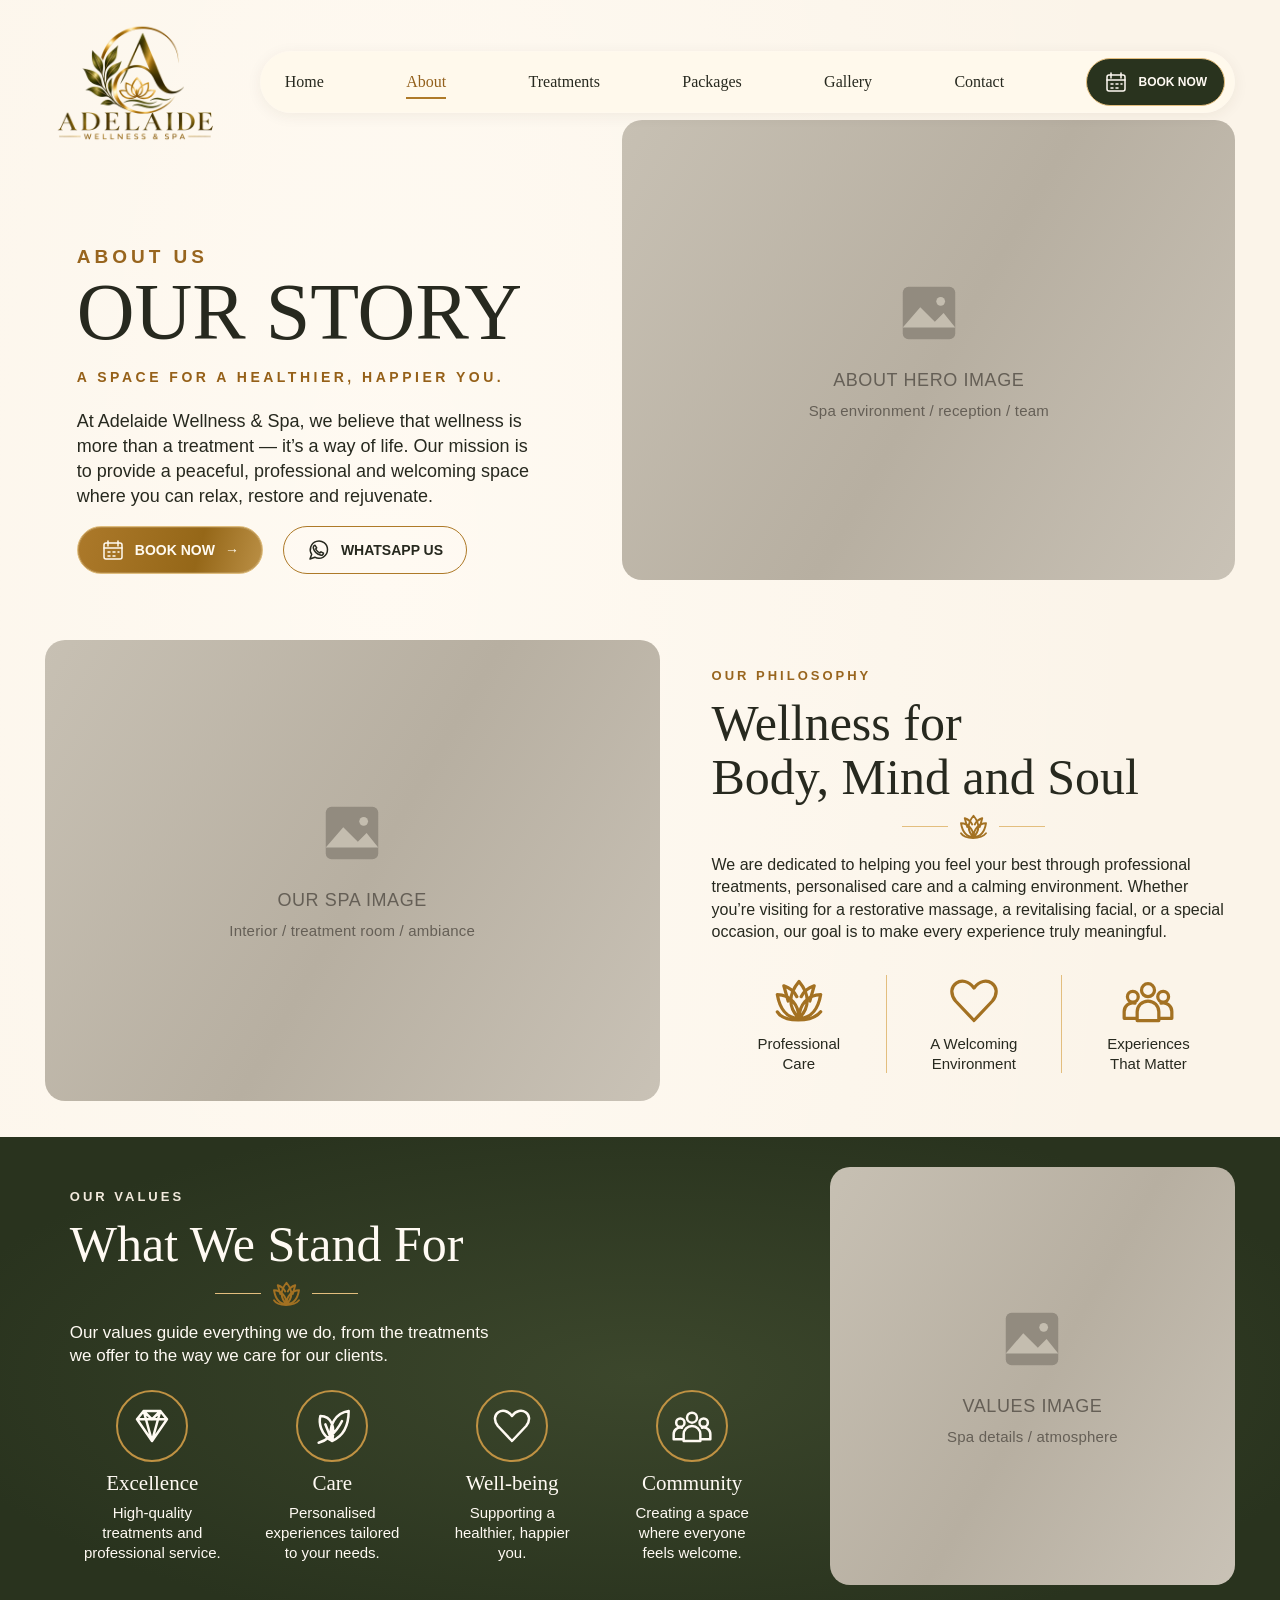
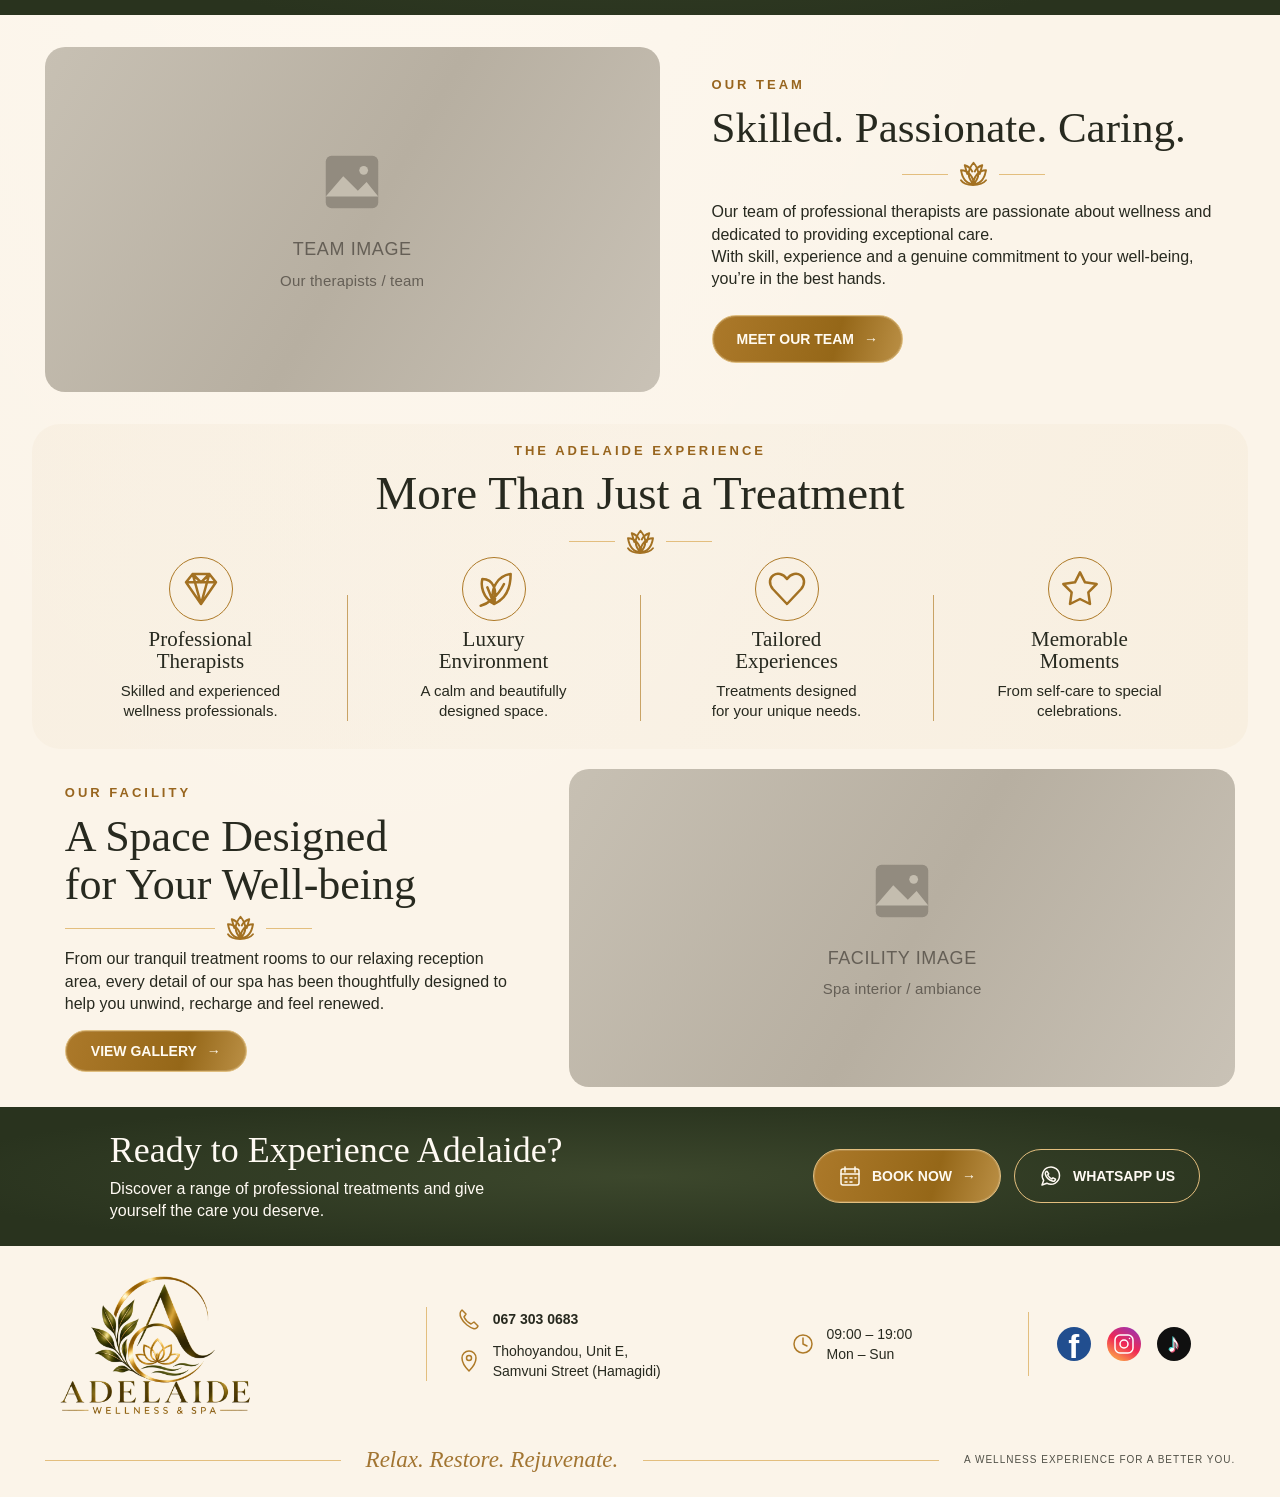
==== about.html @ 24336e0b "first commit" ====
<!doctype html>
<html lang="en">
<head>
  <meta charset="UTF-8">
  <meta name="viewport" content="width=device-width, initial-scale=1.0">
  <meta name="description" content="Discover the story, philosophy and care behind Adelaide Wellness & Spa. A peaceful, welcoming space for your body, mind and soul in Thohoyandou.">
  <meta name="theme-color" content="#29331e">
  <link rel="icon" type="image/png" href="assets/images/logo/Elegant%20Golden%20A%20Spa%20Emblem.png">
  <title>About Us | Adelaide Wellness & Spa</title>
  <link rel="stylesheet" href="css/global.css">
  <link rel="stylesheet" href="css/about.css">
  <script src="js/global.js" defer></script>
  <script src="js/about.js" defer></script>
</head>
<body>
  <a class="skip-link" href="#main">Skip to content</a>
  <header class="site-header container">
    <a class="brand" href="index.html" aria-label="Adelaide Wellness and Spa home"><img src="assets/images/logo/Adelaide%20Wellness%20Spa%20Emblem.png" alt="Adelaide Wellness & Spa" width="180" height="120"></a>
    <button class="menu-toggle" type="button" aria-controls="main-navigation" aria-expanded="false" aria-label="Open navigation"><span></span><span></span><span></span></button>
    <nav class="main-navigation" id="main-navigation" aria-label="Main navigation">
      <a href="index.html">Home</a>
      <a href="about.html" aria-current="page">About</a>
      <a href="treatments.html">Treatments</a>
      <a href="packages.html">Packages</a>
      <a href="gallery.html">Gallery</a>
      <a href="contact.html">Contact</a>
      <a class="button button-dark" href="https://wa.me/27673030683" target="_blank" rel="noopener noreferrer"><span class="icon" data-icon="calendar" aria-hidden="true"></span>Book now</a>
    </nav>
  </header>
  <main id="main" class="page-main about-main">
    <section class="about-hero container" aria-labelledby="story-title">
      <div class="story-copy">
        <p class="eyebrow">About us</p>
        <h1 id="story-title">Our Story</h1>
        <p class="story-motto">A space for a healthier, happier you.</p>
        <p class="story-intro">At Adelaide Wellness &amp; Spa, we believe that wellness is more than a treatment &mdash; it’s a way of life. Our mission is to provide a peaceful, professional and welcoming space where you can relax, restore and rejuvenate.</p>
        <div class="button-row"><a class="button button-gold" href="https://wa.me/27673030683" target="_blank" rel="noopener noreferrer"><span class="icon" data-icon="calendar" aria-hidden="true"></span>Book now <span aria-hidden="true">&rarr;</span></a><a class="button button-outline" href="https://wa.me/27673030683" target="_blank" rel="noopener noreferrer"><span class="icon" data-icon="whatsapp" aria-hidden="true"></span>WhatsApp us</a></div>
      </div>
      <div class="about-placeholder story-image" role="img" aria-label="About Hero Image placeholder: Spa environment / reception / team"><span class="icon" data-icon="image" aria-hidden="true"></span><span>About Hero Image</span><small>Spa environment / reception / team</small></div>
    </section>
    <section class="about-philosophy about-split container" aria-labelledby="philosophy-title">
      <div class="about-placeholder philosophy-image" role="img" aria-label="Our Spa Image placeholder: Interior / treatment room / ambiance"><span class="icon" data-icon="image" aria-hidden="true"></span><span>Our Spa Image</span><small>Interior / treatment room / ambiance</small></div>
      <div class="about-copy">
        <p class="eyebrow">Our philosophy</p>
        <h2 id="philosophy-title">Wellness for<br>Body, Mind and Soul</h2>
        <div class="about-ornament" aria-hidden="true"><span class="icon" data-icon="lotus" aria-hidden="true"></span></div>
        <p>We are dedicated to helping you feel your best through professional treatments, personalised care and a calming environment. Whether you’re visiting for a restorative massage, a revitalising facial, or a special occasion, our goal is to make every experience truly meaningful.</p>
        <div class="philosophy-features">
          <div><span class="icon" data-icon="lotus" aria-hidden="true"></span><p>Professional<br>Care</p></div>
          <div><span class="icon" data-icon="heart" aria-hidden="true"></span><p>A Welcoming<br>Environment</p></div>
          <div><span class="icon" data-icon="people" aria-hidden="true"></span><p>Experiences<br>That Matter</p></div>
        </div>
      </div>
    </section>
    <section class="about-values dark-section" aria-labelledby="values-title"><div class="container values-layout">
      <div class="values-copy">
        <p class="eyebrow">Our values</p>
        <h2 id="values-title">What We Stand For</h2>
        <div class="about-ornament" aria-hidden="true"><span class="icon" data-icon="lotus" aria-hidden="true"></span></div>
        <p class="values-intro">Our values guide everything we do, from the treatments<br class="desktop-break"> we offer to the way we care for our clients.</p>
        <div class="values-grid"><div class="about-feature"><span class="icon feature-icon" data-icon="diamond" aria-hidden="true"></span><h3>Excellence</h3><p>High-quality<br>treatments and<br>professional service.</p></div>
<div class="about-feature"><span class="icon feature-icon" data-icon="leaf" aria-hidden="true"></span><h3>Care</h3><p>Personalised<br>experiences tailored<br>to your needs.</p></div>
<div class="about-feature"><span class="icon feature-icon" data-icon="heart" aria-hidden="true"></span><h3>Well-being</h3><p>Supporting a<br>healthier, happier<br>you.</p></div>
<div class="about-feature"><span class="icon feature-icon" data-icon="people" aria-hidden="true"></span><h3>Community</h3><p>Creating a space<br>where everyone<br>feels welcome.</p></div></div>
      </div>
      <div class="about-placeholder values-image" role="img" aria-label="Values Image placeholder: Spa details / atmosphere"><span class="icon" data-icon="image" aria-hidden="true"></span><span>Values Image</span><small>Spa details / atmosphere</small></div>
    </div></section>
    <section class="about-team about-split container" id="team" aria-labelledby="team-title">
      <div class="about-placeholder team-image" role="img" aria-label="Team Image placeholder: Our therapists / team"><span class="icon" data-icon="image" aria-hidden="true"></span><span>Team Image</span><small>Our therapists / team</small></div>
      <div class="about-copy">
        <p class="eyebrow">Our team</p>
        <h2 id="team-title">Skilled. Passionate. Caring.</h2>
        <div class="about-ornament" aria-hidden="true"><span class="icon" data-icon="lotus" aria-hidden="true"></span></div>
        <p>Our team of professional therapists are passionate about wellness and dedicated to providing exceptional care.<br>With skill, experience and a genuine commitment to your well-being, you’re in the best hands.</p>
        <a class="button button-gold" href="https://wa.me/27673030683?text=Hello%20Adelaide%20Wellness%20%26%20Spa%2C%20I%20would%20love%20to%20learn%20more%20about%20your%20team%20and%20find%20the%20right%20therapist%20for%20my%20treatment." target="_blank" rel="noopener noreferrer">Meet our team <span aria-hidden="true">&rarr;</span></a>
      </div>
    </section>
    <section class="about-experience container" aria-labelledby="experience-title">
      <p class="eyebrow">The Adelaide experience</p>
      <h2 id="experience-title">More Than Just a Treatment</h2>
      <div class="about-ornament" aria-hidden="true"><span class="icon" data-icon="lotus" aria-hidden="true"></span></div>
      <div class="experience-grid"><div class="about-feature"><span class="icon feature-icon" data-icon="diamond" aria-hidden="true"></span><h3>Professional<br>Therapists</h3><p>Skilled and experienced<br>wellness professionals.</p></div>
<div class="about-feature"><span class="icon feature-icon" data-icon="leaf" aria-hidden="true"></span><h3>Luxury<br>Environment</h3><p>A calm and beautifully<br>designed space.</p></div>
<div class="about-feature"><span class="icon feature-icon" data-icon="heart" aria-hidden="true"></span><h3>Tailored<br>Experiences</h3><p>Treatments designed<br>for your unique needs.</p></div>
<div class="about-feature"><span class="icon feature-icon" data-icon="star" aria-hidden="true"></span><h3>Memorable<br>Moments</h3><p>From self-care to special<br>celebrations.</p></div></div>
    </section>
    <section class="about-facility container" aria-labelledby="facility-title">
      <div class="about-copy">
        <p class="eyebrow">Our facility</p>
        <h2 id="facility-title">A Space Designed<br>for Your Well-being</h2>
        <div class="about-ornament" aria-hidden="true"><span class="icon" data-icon="lotus" aria-hidden="true"></span></div>
        <p>From our tranquil treatment rooms to our relaxing reception area, every detail of our spa has been thoughtfully designed to help you unwind, recharge and feel renewed.</p>
        <a class="button button-gold" href="gallery.html">View gallery <span aria-hidden="true">&rarr;</span></a>
      </div>
      <div class="about-placeholder facility-image" role="img" aria-label="Facility Image placeholder: Spa interior / ambiance"><span class="icon" data-icon="image" aria-hidden="true"></span><span>Facility Image</span><small>Spa interior / ambiance</small></div>
    </section>
    <section class="about-cta dark-section" aria-labelledby="cta-title"><div class="container about-cta-inner">
      <div><h2 id="cta-title">Ready to Experience Adelaide?</h2><p>Discover a range of professional treatments and give<br class="desktop-break"> yourself the care you deserve.</p></div>
      <div class="button-row"><a class="button button-gold" href="https://wa.me/27673030683" target="_blank" rel="noopener noreferrer"><span class="icon" data-icon="calendar" aria-hidden="true"></span>Book now <span aria-hidden="true">&rarr;</span></a><a class="button button-outline" href="https://wa.me/27673030683" target="_blank" rel="noopener noreferrer"><span class="icon" data-icon="whatsapp" aria-hidden="true"></span>WhatsApp us</a></div>
    </div></section>
  </main>
  <footer class="site-footer">
    <div class="container footer-main">
      <a class="footer-brand" href="index.html" aria-label="Adelaide Wellness and Spa home"><img src="assets/images/logo/Adelaide%20Wellness%20Spa%20Emblem.png" alt="Adelaide Wellness & Spa" width="220" height="147" loading="lazy"></a>
      <address class="footer-contact"><a href="tel:+27673030683"><span class="icon" data-icon="phone" aria-hidden="true"></span><strong>067 303 0683</strong></a><p><span class="icon" data-icon="pin" aria-hidden="true"></span><span>Thohoyandou, Unit E,<br>Samvuni Street (Hamagidi)</span></p></address>
      <div class="footer-hours"><span class="icon" data-icon="clock" aria-hidden="true"></span><p>09:00 – 19:00<br>Mon – Sun</p></div>
      <div class="social-links" aria-label="Social media"><!-- Add verified profile URLs when available. --><span class="social-icon facebook" role="img" aria-label="Facebook">f</span><span class="social-icon instagram" role="img" aria-label="Instagram"><span class="icon" data-icon="instagram" aria-hidden="true"></span></span><span class="social-icon tiktok" role="img" aria-label="TikTok">♪</span></div>
    </div>
    <div class="footer-bottom container"><span class="footer-rule" aria-hidden="true"></span><p>Relax. Restore. Rejuvenate.</p><span class="footer-rule" aria-hidden="true"></span><small>A wellness experience for a better you.</small></div>
  </footer>
</body>
</html>
---- css/global.css ----
﻿:root {
  --cream: #fbf4e9;
  --paper: #fffaf3;
  --ink: #27291f;
  --muted: #505047;
  --olive: #29331e;
  --gold: #ae7a28;
  --gold-light: #e3be7e;
  --serif: Georgia, 'Times New Roman', serif;
  --sans: Arial, Helvetica, sans-serif;
  --page-width: 1200px;
}
* { box-sizing: border-box; }
html { scroll-behavior: smooth; }
body { margin: 0; background: var(--cream); color: var(--ink); font: 16px/1.45 var(--sans); }
body, button, a { -webkit-tap-highlight-color: transparent; }
h1, h2, h3, p, figure { margin: 0; }
h1, h2, h3 { font-family: var(--serif); font-weight: 400; line-height: 1.08; }
h2 { font-size: clamp(30px, 4.1vw, 52px); }
h3 { font-size: clamp(20px, 2.05vw, 27px); }
a { color: inherit; text-decoration: none; }
button { font: inherit; }
img { display: block; max-width: 100%; height: auto; }
.container { width: min(var(--page-width), 93%); margin-inline: auto; }
.icon { display: inline-flex; flex: 0 0 auto; width: 24px; height: 24px; align-items: center; justify-content: center; }
.icon svg { width: 100%; height: 100%; fill: none; stroke: currentColor; stroke-width: 1.5; stroke-linecap: round; stroke-linejoin: round; }
.button { display: inline-flex; align-items: center; justify-content: center; gap: 10px; min-height: 48px; padding: 11px 24px; border: 1px solid transparent; border-radius: 999px; white-space: nowrap; font: 600 14px/1 var(--sans); text-transform: uppercase; transition: background-color .2s, box-shadow .2s, transform .2s; }
.button:hover { transform: translateY(-2px); box-shadow: 0 5px 15px #3928111a; }
.button-gold { color: #fffaf0; border-color: #dfbd7d; background: linear-gradient(105deg, #ac792a, #956718 65%, #bb9046); box-shadow: inset 0 0 0 1px #ffffff26; }
.button-outline { color: var(--ink); border-color: var(--gold); background: #fffaf12b; }
.button-outline:hover { background: #e7c99335; }
.button-dark { color: var(--paper); border-color: var(--gold-light); background: var(--olive); }
.button-small { min-height: 33px; padding: 8px 23px; font-size: 12px; gap: 9px; }
.button-row { display: flex; flex-wrap: wrap; align-items: center; gap: 13px; }
.eyebrow { color: #98651e; font-size: 13px; font-weight: 700; text-transform: uppercase; letter-spacing: 3px; }
.site-header { position: absolute; z-index: 10; top: 22px; inset-inline: 0; display: flex; align-items: center; justify-content: space-between; gap: 35px; }
.brand { width: 180px; flex-shrink: 0; border-radius: 5px; overflow: hidden; }
.main-navigation { display: flex; align-items: center; justify-content: space-between; flex: 1; gap: 18px; padding: 6px 9px 6px 24px; border: 1px solid #fff9ee; border-radius: 999px; background: #fff9edf5; box-shadow: 0 3px 15px #3b2c1510; }
.main-navigation > a:not(.button) { position: relative; padding-block: 10px; font: 16px var(--serif); }
.main-navigation > a:not(.button):hover, .main-navigation [aria-current] { color: #93601c; }
.main-navigation [aria-current]::after { position: absolute; content: ''; height: 2px; background: var(--gold); bottom: 2px; inset-inline: 0; }
.main-navigation .button { min-height: 41px; font-size: 12px; padding-inline: 17px; }
.menu-toggle { display: none; }
.skip-link { position: fixed; z-index: 30; top: 10px; left: 12px; padding: 12px; background: var(--paper); border: 2px solid var(--gold); transform: translateY(-150%); }
.skip-link:focus { transform: translateY(0); }
:focus-visible { outline: 3px solid #a77122; outline-offset: 5px; }
.dark-section { color: var(--paper); background: radial-gradient(ellipse at 50% 50%, #3c472c, var(--olive) 80%); }
.dark-section .eyebrow { color: #f2eadd; }
.site-footer { padding-block: 25px 24px; }
.footer-main { display: grid; grid-template-columns: 1.1fr 1.05fr .65fr .65fr; align-items: center; gap: 30px; }
.footer-brand img { width: 220px; border-radius: 4px; }
.footer-contact { font-style: normal; padding-left: 30px; border-left: 1px solid var(--gold-light); font-size: 14px; }
.footer-contact a, .footer-contact p { display: flex; gap: 12px; align-items: center; }
.footer-contact p { margin-top: 10px; }
.footer-contact .icon, .footer-hours .icon { color: var(--gold); }
.footer-hours { display: flex; gap: 12px; align-items: center; font-size: 14px; }
.social-links { display: flex; gap: 16px; align-items: center; border-left: 1px solid var(--gold-light); padding: 15px 0 15px 28px; }
.social-icon { display: flex; width: 34px; height: 34px; border-radius: 50%; color: white; justify-content: center; align-items: center; }
.facebook { background: #214e8f; font: bold 33px Arial; padding-top: 6px; }
.instagram { background: linear-gradient(30deg, #ffc444, #ef2755, #8c36c2); }
.tiktok { background: #101010; font-size: 26px; text-shadow: 1px 1px #ed5074, -1px -1px #45d6cf; }
.footer-bottom { display: flex; align-items: center; gap: 25px; padding-top: 30px; }
.footer-bottom p { font: italic 23px var(--serif); color: #a27532; white-space: nowrap; }
.footer-rule { height: 1px; background: var(--gold-light); flex: 1; }
.footer-bottom small { font-size: 10px; letter-spacing: 1px; text-transform: uppercase; color: var(--muted); }
/* Keep the existing secondary-page scaffolds usable with shared styles. */
body > header:not(.site-header), body > main:not(.page-main):not(:has(.hero)), body > footer:not(.site-footer) { width: min(var(--page-width), 90%); margin-inline: auto; padding-block: 24px; }
header:not(.site-header) nav { display: flex; flex-wrap: wrap; gap: 20px; margin-top: 20px; }
body > main:not(:has(.hero)) { min-height: 60vh; }
@media (max-width: 1050px) {
  .site-header { gap: 25px; top: 18px; }
  .brand { width: 145px; }
  .main-navigation { gap: 15px; padding-left: 20px; }
  .main-navigation > a:not(.button) { font-size: 14px; }
  .main-navigation .button { padding-inline: 13px; }
  .footer-main { gap: 20px; }
  .footer-contact { padding-left: 20px; font-size: 12px; }
  .footer-hours { font-size: 12px; }
  .social-links { gap: 10px; padding-left: 20px; }
}
@media (max-width: 760px) {
  .site-header { align-items: flex-start; top: 16px; }
  .brand { width: 130px; }
  .menu-toggle { display: flex; flex-direction: column; justify-content: center; align-items: center; gap: 5px; width: 46px; height: 46px; background: var(--paper); border: 1px solid var(--gold-light); border-radius: 50%; cursor: pointer; }
  .menu-toggle span { height: 2px; width: 20px; background: var(--olive); transition: transform .2s, opacity .2s; }
  .menu-toggle[aria-expanded="true"] span:nth-child(1) { transform: translateY(7px) rotate(45deg); }
  .menu-toggle[aria-expanded="true"] span:nth-child(2) { opacity: 0; }
  .menu-toggle[aria-expanded="true"] span:nth-child(3) { transform: translateY(-7px) rotate(-45deg); }
  .main-navigation { display: none; position: absolute; top: 62px; right: 0; width: min(310px, 100%); padding: 20px; border-radius: 20px; box-shadow: 0 12px 35px #29251626; }
  .main-navigation.is-open { display: flex; flex-direction: column; align-items: stretch; gap: 5px; }
  .main-navigation > a:not(.button) { padding: 11px; font-size: 18px; }
  .main-navigation [aria-current]::after { display: none; }
  .main-navigation .button { margin-top: 8px; min-height: 46px; }
  .container { width: 90%; }
  .button { min-height: 46px; padding-inline: 20px; font-size: 12px; }
  .button-small { min-height: 38px; padding: 9px 18px; }
  .eyebrow { font-size: 11px; letter-spacing: 2.5px; }
  .desktop-break { display: none; }
  .footer-main { grid-template-columns: 1fr 1fr; gap: 25px; }
  .footer-brand img { width: 170px; }
  .footer-contact { padding-left: 15px; }
  .footer-hours { padding-left: 0; }
  .social-links { border: 0; padding: 0; }
  .footer-bottom { flex-wrap: wrap; justify-content: center; gap: 15px; }
  .footer-bottom p { font-size: 21px; }
  .footer-bottom small { flex-basis: 100%; text-align: center; }
}
@media (max-width: 380px) { .footer-main { grid-template-columns: 1fr; text-align: center; justify-items: center; } .footer-contact { border: 0; padding: 0; } }
@media (prefers-reduced-motion: reduce) { html { scroll-behavior: auto; } *, *::before, *::after { transition: none !important; } }
---- css/about.css ----
﻿/* About page: proportions and section order follow the supplied reference. */
.about-main { background: radial-gradient(ellipse at 30% 20%, #fffaf2 0, transparent 60%); }
.about-main .eyebrow { margin-bottom: 10px; }
.about-main h2 { font-size: clamp(30px, 4.05vw, 50px); }
.about-main .about-copy > p:not(.eyebrow) { font-size: 16px; line-height: 1.4; }
.about-placeholder { position: relative; display: flex; flex-direction: column; justify-content: center; align-items: center; gap: 7px; overflow: hidden; border-radius: 20px; background: linear-gradient(120deg, #c7c0b3, #b7afa1 52%, #c9c2b6); color: #655f56; text-align: center; }
.about-placeholder > .icon { width: 70px; height: 70px; color: #928b7f; margin-bottom: 12px; }
.about-placeholder > .icon svg { fill: #928b7f; stroke: none; }
.about-placeholder > .icon svg circle { fill: #c4bdaf; }
.about-placeholder > .icon svg path { fill: #c4bdaf; }
.about-placeholder > span:not(.icon) { text-transform: uppercase; font-size: 18px; letter-spacing: .6px; }
.about-placeholder small { font-size: 15px; letter-spacing: .2px; }
.about-placeholder > img { position: absolute; inset: 0; width: 100%; height: 100%; object-fit: cover; }
.about-hero { display: grid; grid-template-columns: minmax(0, .93fr) minmax(0, 1.07fr); gap: 45px; align-items: end; padding-block: 120px 34px; }
.story-copy { padding: 66px 0 6px 32px; }
.story-copy .eyebrow { font-size: 19px; letter-spacing: 4px; margin-bottom: 1px; }
.story-copy h1 { text-transform: uppercase; font-size: clamp(46px, 6.6vw, 80px); line-height: 1.02; white-space: nowrap; }
.story-motto { color: #956018; text-transform: uppercase; font-weight: 600; letter-spacing: 3.5px; font-size: 14px; margin-top: 13px; }
.story-intro { font-size: 18px; line-height: 1.4; margin-block: 22px 16px; max-width: 470px; }
.story-image { width: 100%; aspect-ratio: 4 / 3; align-self: stretch; min-width: 0; }
.about-hero .button { padding-inline: 23px; }
.about-hero .button-row { gap: 20px; }
.about-split { display: grid; grid-template-columns: 1.08fr .92fr; gap: 52px; align-items: center; padding-block: 26px 36px; }
.philosophy-image { aspect-ratio: 4 / 3; }
.about-copy { min-width: 0; }
.about-ornament { display: flex; justify-content: center; align-items: center; gap: 8px; color: #a37122; margin: 8px 0 12px; height: 30px; }
.about-ornament::before, .about-ornament::after { content: ''; height: 1px; width: 46px; background: var(--gold-light); }
.about-ornament .icon { width: 35px; height: 30px; }
.philosophy-features { display: grid; grid-template-columns: repeat(3, minmax(0, 1fr)); margin-top: 32px; text-align: center; }
.philosophy-features > div { padding-inline: 10px; }
.philosophy-features > div + div { border-left: 1px solid var(--gold-light); }
.philosophy-features .icon { width: 52px; height: 52px; color: #a37122; margin-bottom: 7px; }
.philosophy-features p { font-size: 15px; line-height: 1.3; }
.about-values { padding-block: 30px; }
.values-layout { display: grid; grid-template-columns: 1.8fr 1fr; gap: 55px; align-items: center; }
.values-copy { padding-left: 25px; }
.values-copy .about-ornament { justify-content: flex-start; margin-left: 145px; }
.values-intro { font-size: 17px; line-height: 1.4; margin-bottom: 22px; }
.values-grid, .experience-grid { display: grid; grid-template-columns: repeat(4, minmax(0, 1fr)); text-align: center; gap: 15px; }
.feature-icon { width: 72px; height: 72px; padding: 14px; border: 1px solid var(--gold); border-radius: 50%; margin-bottom: 10px; color: #a37122; }
.values-grid .feature-icon { border: 2px solid #c09243; color: var(--paper); }
.about-feature h3 { font-size: 21px; margin-bottom: 8px; }
.about-feature p { font-size: 15px; line-height: 1.35; }
.values-image { aspect-ratio: .97; }
.about-team { padding-block: 32px; }
.team-image { aspect-ratio: 1.78; }
.about-team h2 { font-size: clamp(28px, 3.6vw, 43px); }
.about-team .button { margin-top: 24px; }
.about-experience { width: min(1240px, 95%); padding: 18px 22px 28px; border-radius: 28px; text-align: center; background: linear-gradient(110deg, #f6ecdc8c, #f5ebdb50, #f5ead780); }
.about-experience h2 { font-size: clamp(29px, 3.8vw, 47px); }
.about-experience .eyebrow { margin-bottom: 7px; }
.about-experience .about-ornament { margin-bottom: 0; }
.experience-grid { gap: 0; }
.experience-grid .about-feature { position: relative; padding-inline: 15px; }
.experience-grid .about-feature + .about-feature::before { content: ''; position: absolute; left: 0; bottom: 0; height: 77%; width: 1px; background: #c9a365; }
.experience-grid .feature-icon { width: 64px; height: 64px; padding: 11px; margin-bottom: 7px; }
.experience-grid h3 { font-weight: 500; }
.about-facility { display: grid; grid-template-columns: .83fr 1.17fr; gap: 52px; align-items: center; padding-block: 20px; }
.about-facility .about-copy { padding-left: 20px; }
.about-facility h2 { font-size: clamp(29px, 3.6vw, 44px); }
.about-facility .about-ornament { justify-content: flex-start; margin-block: 5px; }
.about-facility .about-ornament::before { width: 150px; }
.about-facility .button { margin-top: 14px; min-height: 42px; padding: 10px 25px; }
.facility-image { aspect-ratio: 2.1; }
.about-cta { padding-block: 24px; }
.about-cta-inner { display: flex; justify-content: space-between; align-items: center; gap: 35px; padding-inline: 65px 35px; }
.about-cta h2 { font-size: clamp(28px, 3vw, 36px); margin-bottom: 9px; }
.about-cta p { font-size: 16px; line-height: 1.35; }
.about-cta .button { min-height: 54px; border-color: var(--gold-light); }
.about-cta .button-outline { color: var(--paper); background: transparent; }
@media (max-width: 1100px) and (min-width: 761px) {
  .about-hero { gap: 30px; padding-top: 114px; }
  .story-copy { padding-left: 20px; padding-top: 35px; }
  .story-copy h1 { font-size: 6.4vw; }
  .story-motto { font-size: 11px; letter-spacing: 2.6px; }
  .story-intro { font-size: 15px; margin-top: 17px; }
  .about-hero .button { min-height: 43px; padding-inline: 16px; font-size: 12px; }
  .about-hero .button-row { gap: 10px; }
  .about-split { gap: 35px; }
  .about-main .about-copy > p:not(.eyebrow) { font-size: 14px; }
  .about-main h2 { font-size: 3.9vw; }
  .philosophy-features { margin-top: 24px; }
  .philosophy-features .icon { width: 42px; height: 42px; }
  .philosophy-features p { font-size: 12px; }
  .values-layout { gap: 30px; }
  .values-copy { padding-left: 15px; }
  .values-intro { font-size: 14px; }
  .values-grid { gap: 8px; }
  .feature-icon { width: 60px; height: 60px; padding: 11px; }
  .about-feature h3 { font-size: 18px; }
  .about-feature p { font-size: 12px; }
  .about-team h2 { font-size: 3.5vw; }
  .about-facility { gap: 35px; }
  .about-facility h2 { font-size: 3.5vw; }
  .about-cta-inner { padding-inline: 25px 0; gap: 25px; }
  .about-cta h2 { font-size: 26px; }
  .about-cta p { font-size: 13px; }
  .about-cta .button { padding-inline: 17px; font-size: 12px; }
}
@media (max-width: 760px) {
  .about-hero { grid-template-columns: 1fr; gap: 25px; padding-block: 140px 26px; }
  .story-copy { padding: 0; }
  .story-copy .eyebrow { font-size: 13px; letter-spacing: 3px; }
  .story-copy h1 { font-size: clamp(43px, 11.5vw, 72px); }
  .story-motto { font-size: 10px; letter-spacing: 2px; margin-top: 12px; }
  .story-intro { font-size: 16px; margin-top: 18px; max-width: 540px; }
  .about-hero .button-row { gap: 10px; }
  .about-hero .button { padding-inline: 18px; }
  .about-placeholder { border-radius: 17px; min-width: 0; }
  .about-placeholder > span:not(.icon) { font-size: 15px; }
  .about-placeholder small { font-size: 12px; }
  .about-placeholder > .icon { width: 52px; height: 52px; margin-bottom: 6px; }
  .story-image { aspect-ratio: 4 / 3; }
  .about-split { grid-template-columns: 1fr; gap: 25px; padding-block: 20px 30px; }
  .about-main h2 { font-size: clamp(30px, 7.5vw, 44px); }
  .about-main .about-copy > p:not(.eyebrow) { font-size: 15px; }
  .philosophy-image { grid-row: 2; aspect-ratio: 4 / 3; }
  .philosophy-features { margin-top: 24px; }
  .philosophy-features .icon { width: 42px; height: 42px; }
  .philosophy-features p { font-size: 12px; }
  .values-layout { grid-template-columns: 1fr; gap: 26px; }
  .values-copy { padding: 0; }
  .values-copy .about-ornament { justify-content: center; margin-left: 0; }
  .values-intro { font-size: 15px; margin-bottom: 25px; }
  .values-grid { grid-template-columns: repeat(2, minmax(0, 1fr)); gap: 25px 12px; }
  .values-image { aspect-ratio: 1.4; }
  .about-feature h3 { font-size: 20px; }
  .about-feature p { font-size: 13px; }
  .feature-icon { width: 64px; height: 64px; padding: 12px; }
  .team-image { grid-row: 2; aspect-ratio: 1.5; }
  .about-team .button { margin-top: 18px; }
  .about-experience { width: 94%; padding: 25px 10px; border-radius: 22px; }
  .about-experience .eyebrow { font-size: 10px; letter-spacing: 2px; }
  .about-experience h2 { font-size: 31px; }
  .experience-grid { grid-template-columns: repeat(2, minmax(0, 1fr)); gap: 24px 0; margin-top: 14px; }
  .experience-grid .about-feature { padding-inline: 8px; }
  .experience-grid .about-feature:nth-child(3)::before { display: none; }
  .experience-grid .about-feature p br { display: none; }
  .about-facility { grid-template-columns: 1fr; gap: 24px; padding-block: 30px; }
  .about-facility .about-copy { padding: 0; }
  .facility-image { aspect-ratio: 1.6; }
  .about-facility .about-ornament::before { width: 80px; }
  .about-cta { padding-block: 28px; }
  .about-cta-inner { flex-direction: column; text-align: center; padding: 0; gap: 22px; }
  .about-cta h2 { font-size: 29px; }
  .about-cta p { font-size: 14px; }
  .about-cta .button-row { justify-content: center; gap: 10px; }
  .about-cta .button { min-height: 48px; padding-inline: 17px; }
}
@media (max-width: 350px) {
  .story-copy h1 { font-size: 40px; }
  .story-motto { letter-spacing: 1.2px; }
  .about-hero .button-row, .about-cta .button-row { flex-direction: column; align-items: stretch; }
}
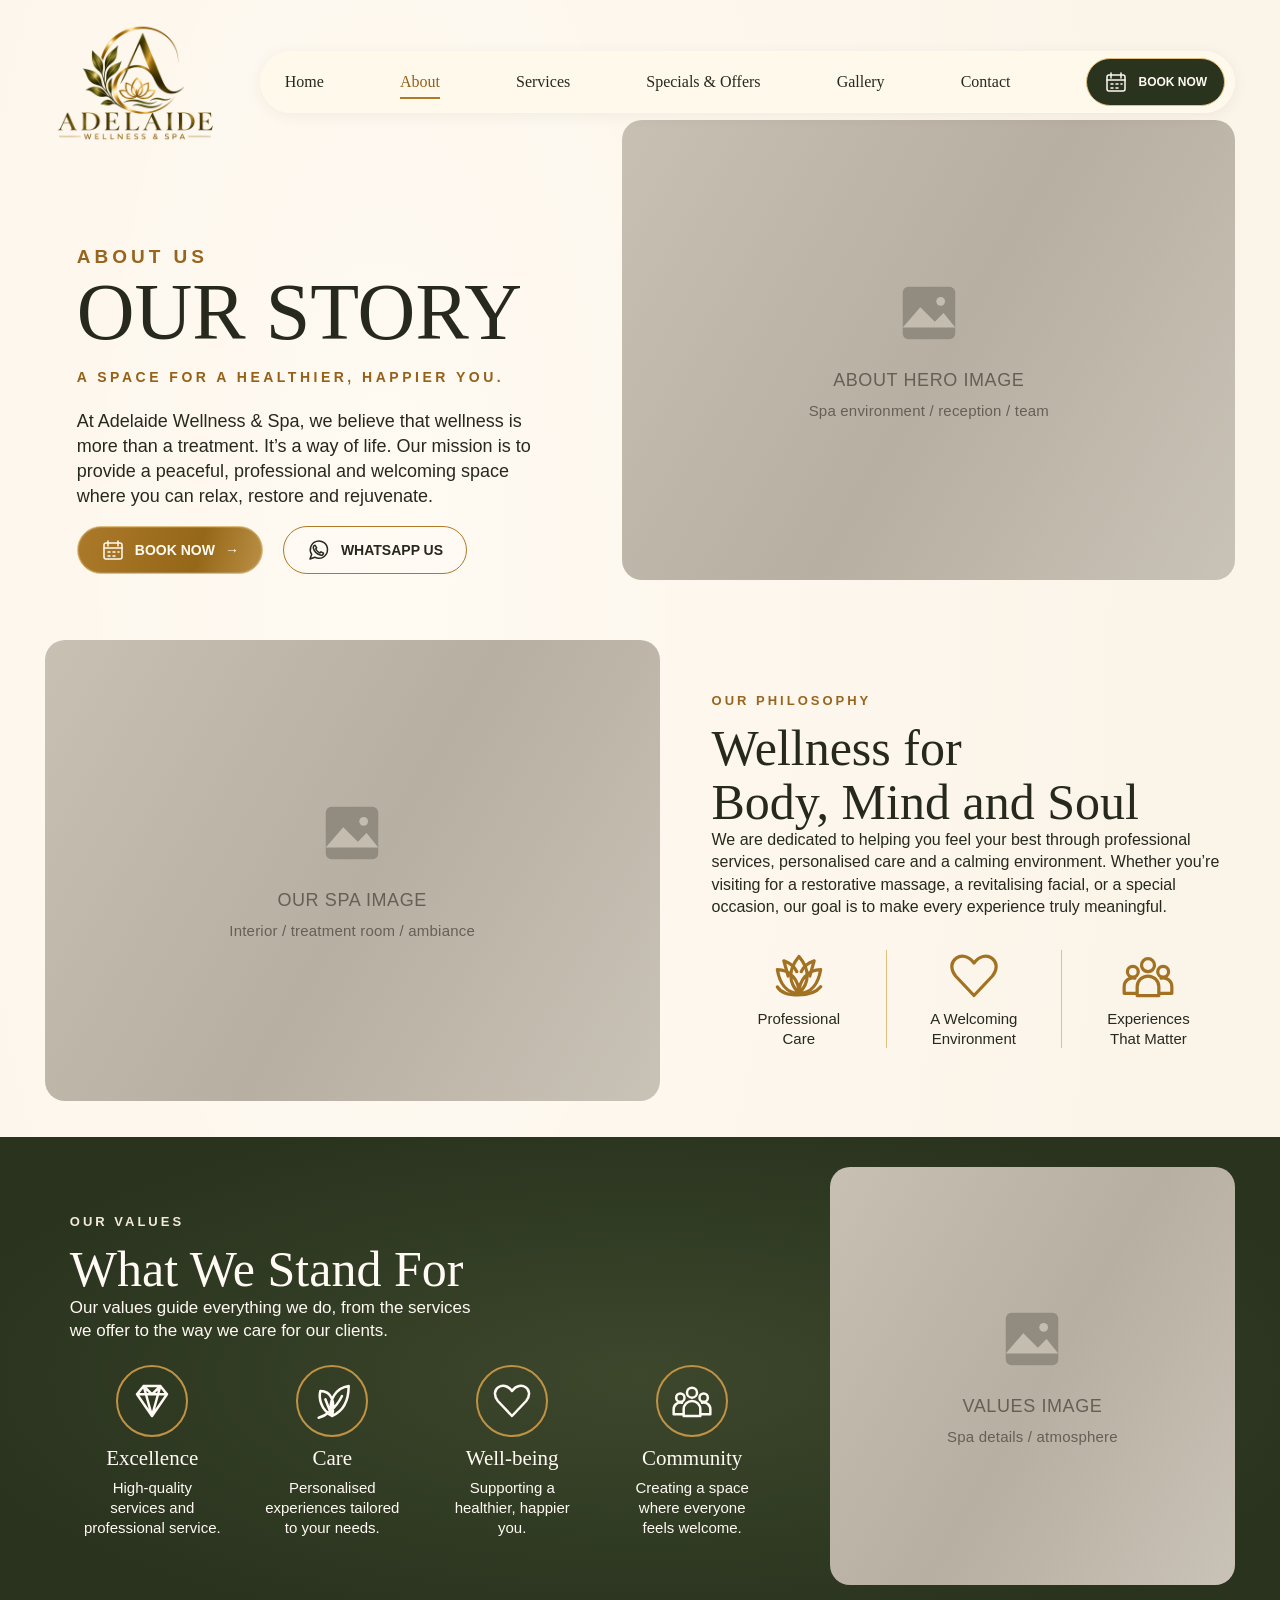
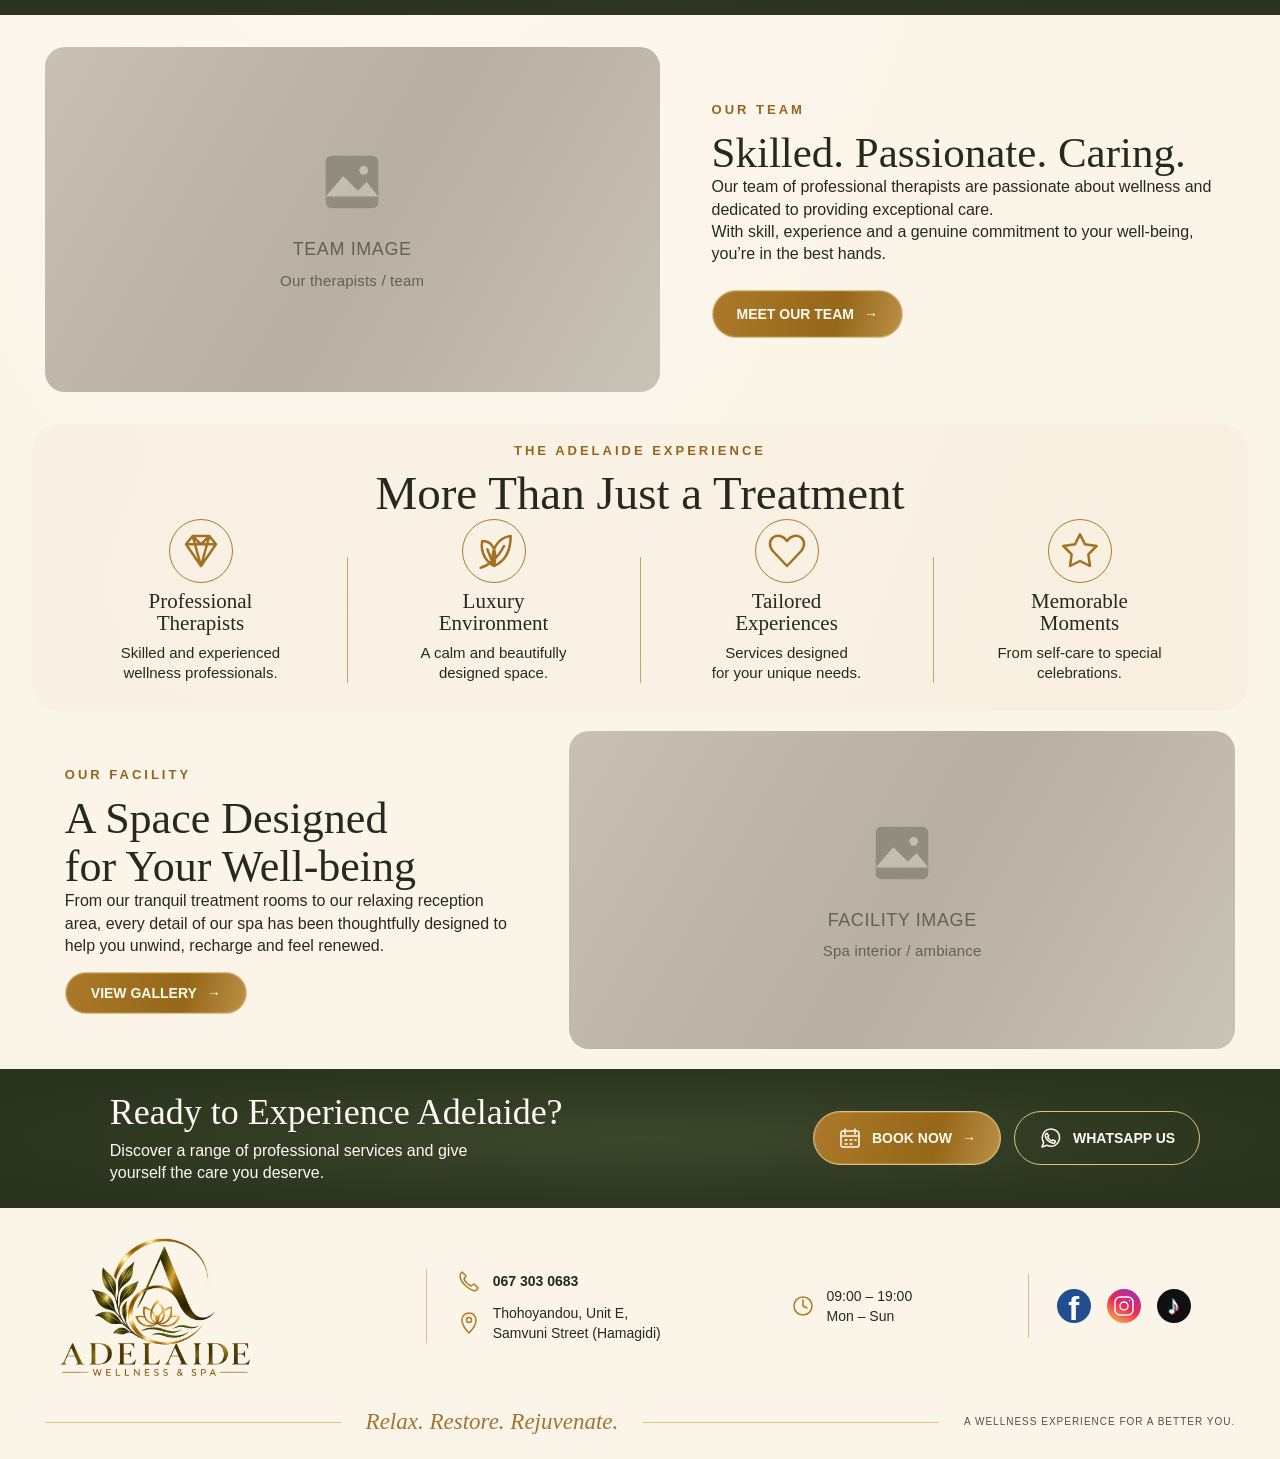
==== commit d66c7705: "Add services page with filtering functionality and new assets - Created services.html to display a c" ====
--- a/about.html
+++ b/about.html
@@ -20,8 +20,8 @@
     <nav class="main-navigation" id="main-navigation" aria-label="Main navigation">
       <a href="index.html">Home</a>
       <a href="about.html" aria-current="page">About</a>
-      <a href="treatments.html">Treatments</a>
-      <a href="packages.html">Packages</a>
+      <a href="services.html">Services</a>
+      <a href="packages.html">Specials &amp; Offers</a>
       <a href="gallery.html">Gallery</a>
       <a href="contact.html">Contact</a>
       <a class="button button-dark" href="https://wa.me/27673030683" target="_blank" rel="noopener noreferrer"><span class="icon" data-icon="calendar" aria-hidden="true"></span>Book now</a>
@@ -33,7 +33,7 @@
         <p class="eyebrow">About us</p>
         <h1 id="story-title">Our Story</h1>
         <p class="story-motto">A space for a healthier, happier you.</p>
-        <p class="story-intro">At Adelaide Wellness &amp; Spa, we believe that wellness is more than a treatment &mdash; it’s a way of life. Our mission is to provide a peaceful, professional and welcoming space where you can relax, restore and rejuvenate.</p>
+        <p class="story-intro">At Adelaide Wellness &amp; Spa, we believe that wellness is more than a treatment. It’s a way of life. Our mission is to provide a peaceful, professional and welcoming space where you can relax, restore and rejuvenate.</p>
         <div class="button-row"><a class="button button-gold" href="https://wa.me/27673030683" target="_blank" rel="noopener noreferrer"><span class="icon" data-icon="calendar" aria-hidden="true"></span>Book now <span aria-hidden="true">&rarr;</span></a><a class="button button-outline" href="https://wa.me/27673030683" target="_blank" rel="noopener noreferrer"><span class="icon" data-icon="whatsapp" aria-hidden="true"></span>WhatsApp us</a></div>
       </div>
       <div class="about-placeholder story-image" role="img" aria-label="About Hero Image placeholder: Spa environment / reception / team"><span class="icon" data-icon="image" aria-hidden="true"></span><span>About Hero Image</span><small>Spa environment / reception / team</small></div>
@@ -43,8 +43,8 @@
       <div class="about-copy">
         <p class="eyebrow">Our philosophy</p>
         <h2 id="philosophy-title">Wellness for<br>Body, Mind and Soul</h2>
-        <div class="about-ornament" aria-hidden="true"><span class="icon" data-icon="lotus" aria-hidden="true"></span></div>
-        <p>We are dedicated to helping you feel your best through professional treatments, personalised care and a calming environment. Whether you’re visiting for a restorative massage, a revitalising facial, or a special occasion, our goal is to make every experience truly meaningful.</p>
+        
+        <p>We are dedicated to helping you feel your best through professional services, personalised care and a calming environment. Whether you’re visiting for a restorative massage, a revitalising facial, or a special occasion, our goal is to make every experience truly meaningful.</p>
         <div class="philosophy-features">
           <div><span class="icon" data-icon="lotus" aria-hidden="true"></span><p>Professional<br>Care</p></div>
           <div><span class="icon" data-icon="heart" aria-hidden="true"></span><p>A Welcoming<br>Environment</p></div>
@@ -56,9 +56,9 @@
       <div class="values-copy">
         <p class="eyebrow">Our values</p>
         <h2 id="values-title">What We Stand For</h2>
-        <div class="about-ornament" aria-hidden="true"><span class="icon" data-icon="lotus" aria-hidden="true"></span></div>
-        <p class="values-intro">Our values guide everything we do, from the treatments<br class="desktop-break"> we offer to the way we care for our clients.</p>
-        <div class="values-grid"><div class="about-feature"><span class="icon feature-icon" data-icon="diamond" aria-hidden="true"></span><h3>Excellence</h3><p>High-quality<br>treatments and<br>professional service.</p></div>
+        
+        <p class="values-intro">Our values guide everything we do, from the services<br class="desktop-break"> we offer to the way we care for our clients.</p>
+        <div class="values-grid"><div class="about-feature"><span class="icon feature-icon" data-icon="diamond" aria-hidden="true"></span><h3>Excellence</h3><p>High-quality<br>services and<br>professional service.</p></div>
 <div class="about-feature"><span class="icon feature-icon" data-icon="leaf" aria-hidden="true"></span><h3>Care</h3><p>Personalised<br>experiences tailored<br>to your needs.</p></div>
 <div class="about-feature"><span class="icon feature-icon" data-icon="heart" aria-hidden="true"></span><h3>Well-being</h3><p>Supporting a<br>healthier, happier<br>you.</p></div>
 <div class="about-feature"><span class="icon feature-icon" data-icon="people" aria-hidden="true"></span><h3>Community</h3><p>Creating a space<br>where everyone<br>feels welcome.</p></div></div>
@@ -70,7 +70,7 @@
       <div class="about-copy">
         <p class="eyebrow">Our team</p>
         <h2 id="team-title">Skilled. Passionate. Caring.</h2>
-        <div class="about-ornament" aria-hidden="true"><span class="icon" data-icon="lotus" aria-hidden="true"></span></div>
+        
         <p>Our team of professional therapists are passionate about wellness and dedicated to providing exceptional care.<br>With skill, experience and a genuine commitment to your well-being, you’re in the best hands.</p>
         <a class="button button-gold" href="https://wa.me/27673030683?text=Hello%20Adelaide%20Wellness%20%26%20Spa%2C%20I%20would%20love%20to%20learn%20more%20about%20your%20team%20and%20find%20the%20right%20therapist%20for%20my%20treatment." target="_blank" rel="noopener noreferrer">Meet our team <span aria-hidden="true">&rarr;</span></a>
       </div>
@@ -78,24 +78,24 @@
     <section class="about-experience container" aria-labelledby="experience-title">
       <p class="eyebrow">The Adelaide experience</p>
       <h2 id="experience-title">More Than Just a Treatment</h2>
-      <div class="about-ornament" aria-hidden="true"><span class="icon" data-icon="lotus" aria-hidden="true"></span></div>
+      
       <div class="experience-grid"><div class="about-feature"><span class="icon feature-icon" data-icon="diamond" aria-hidden="true"></span><h3>Professional<br>Therapists</h3><p>Skilled and experienced<br>wellness professionals.</p></div>
 <div class="about-feature"><span class="icon feature-icon" data-icon="leaf" aria-hidden="true"></span><h3>Luxury<br>Environment</h3><p>A calm and beautifully<br>designed space.</p></div>
-<div class="about-feature"><span class="icon feature-icon" data-icon="heart" aria-hidden="true"></span><h3>Tailored<br>Experiences</h3><p>Treatments designed<br>for your unique needs.</p></div>
+<div class="about-feature"><span class="icon feature-icon" data-icon="heart" aria-hidden="true"></span><h3>Tailored<br>Experiences</h3><p>Services designed<br>for your unique needs.</p></div>
 <div class="about-feature"><span class="icon feature-icon" data-icon="star" aria-hidden="true"></span><h3>Memorable<br>Moments</h3><p>From self-care to special<br>celebrations.</p></div></div>
     </section>
     <section class="about-facility container" aria-labelledby="facility-title">
       <div class="about-copy">
         <p class="eyebrow">Our facility</p>
         <h2 id="facility-title">A Space Designed<br>for Your Well-being</h2>
-        <div class="about-ornament" aria-hidden="true"><span class="icon" data-icon="lotus" aria-hidden="true"></span></div>
+        
         <p>From our tranquil treatment rooms to our relaxing reception area, every detail of our spa has been thoughtfully designed to help you unwind, recharge and feel renewed.</p>
         <a class="button button-gold" href="gallery.html">View gallery <span aria-hidden="true">&rarr;</span></a>
       </div>
       <div class="about-placeholder facility-image" role="img" aria-label="Facility Image placeholder: Spa interior / ambiance"><span class="icon" data-icon="image" aria-hidden="true"></span><span>Facility Image</span><small>Spa interior / ambiance</small></div>
     </section>
     <section class="about-cta dark-section" aria-labelledby="cta-title"><div class="container about-cta-inner">
-      <div><h2 id="cta-title">Ready to Experience Adelaide?</h2><p>Discover a range of professional treatments and give<br class="desktop-break"> yourself the care you deserve.</p></div>
+      <div><h2 id="cta-title">Ready to Experience Adelaide?</h2><p>Discover a range of professional services and give<br class="desktop-break"> yourself the care you deserve.</p></div>
       <div class="button-row"><a class="button button-gold" href="https://wa.me/27673030683" target="_blank" rel="noopener noreferrer"><span class="icon" data-icon="calendar" aria-hidden="true"></span>Book now <span aria-hidden="true">&rarr;</span></a><a class="button button-outline" href="https://wa.me/27673030683" target="_blank" rel="noopener noreferrer"><span class="icon" data-icon="whatsapp" aria-hidden="true"></span>WhatsApp us</a></div>
     </div></section>
   </main>
--- a/css/global.css
+++ b/css/global.css
@@ -24,33 +24,46 @@
 .container { width: min(var(--page-width), 93%); margin-inline: auto; }
 .icon { display: inline-flex; flex: 0 0 auto; width: 24px; height: 24px; align-items: center; justify-content: center; }
 .icon svg { width: 100%; height: 100%; fill: none; stroke: currentColor; stroke-width: 1.5; stroke-linecap: round; stroke-linejoin: round; }
-.button { display: inline-flex; align-items: center; justify-content: center; gap: 10px; min-height: 48px; padding: 11px 24px; border: 1px solid transparent; border-radius: 999px; white-space: nowrap; font: 600 14px/1 var(--sans); text-transform: uppercase; transition: background-color .2s, box-shadow .2s, transform .2s; }
+.button { display: inline-flex; align-items: center; justify-content: center; gap: 10px; min-height: max(48px, var(--tap-target, 0px)); padding: 11px 24px; border: 1px solid transparent; border-radius: 999px; white-space: nowrap; font: 600 14px/1 var(--sans); text-transform: uppercase; transition: background-color .2s, box-shadow .2s, transform .2s; }
 .button:hover { transform: translateY(-2px); box-shadow: 0 5px 15px #3928111a; }
 .button-gold { color: #fffaf0; border-color: #dfbd7d; background: linear-gradient(105deg, #ac792a, #956718 65%, #bb9046); box-shadow: inset 0 0 0 1px #ffffff26; }
 .button-outline { color: var(--ink); border-color: var(--gold); background: #fffaf12b; }
 .button-outline:hover { background: #e7c99335; }
 .button-dark { color: var(--paper); border-color: var(--gold-light); background: var(--olive); }
-.button-small { min-height: 33px; padding: 8px 23px; font-size: 12px; gap: 9px; }
+.button-small { min-height: max(33px, var(--tap-target, 0px)); padding: 8px 23px; font-size: 12px; gap: 9px; }
 .button-row { display: flex; flex-wrap: wrap; align-items: center; gap: 13px; }
+/* Pricing is confined to the existing card content; page layout rules are unchanged. */
+.card-prices { width: 100%; margin: 0 0 16px; padding-top: 10px; border-top: 1px solid var(--gold-light); font-size: 14px; line-height: 1.4; }
+.card-price-row { display: flex; flex-wrap: wrap; justify-content: space-between; align-items: baseline; gap: 3px 8px; }
+.card-price-row + .card-price-row { margin-top: 8px; }
+.card-price-row dt { flex: 1 1 7ch; min-width: 0; color: var(--olive); }
+.card-price-row dt small { display: block; font-size: .9em; color: var(--muted); }
+.card-price-row:has(dt small) { display: grid; grid-template-columns: minmax(0, 1fr) auto; align-items: end; }
+.card-price-row:has(dt small) dt { grid-area: 1 / 1 / 2 / 3; }
+.card-price-row:has(dt small) dt small { padding-right: 5ch; }
+.card-price-row:has(dt small) dd { grid-area: 1 / 2 / 2 / 3; }
+.card-price-row dd { flex: 0 0 auto; margin: 0; color: #98651e; font-weight: 700; white-space: nowrap; font-variant-numeric: tabular-nums; }
+.catalogue-card h2 + .card-prices, .special-card h3 + .card-prices { margin-top: 12px; }
 .eyebrow { color: #98651e; font-size: 13px; font-weight: 700; text-transform: uppercase; letter-spacing: 3px; }
 .site-header { position: absolute; z-index: 10; top: 22px; inset-inline: 0; display: flex; align-items: center; justify-content: space-between; gap: 35px; }
 .brand { width: 180px; flex-shrink: 0; border-radius: 5px; overflow: hidden; }
 .main-navigation { display: flex; align-items: center; justify-content: space-between; flex: 1; gap: 18px; padding: 6px 9px 6px 24px; border: 1px solid #fff9ee; border-radius: 999px; background: #fff9edf5; box-shadow: 0 3px 15px #3b2c1510; }
-.main-navigation > a:not(.button) { position: relative; padding-block: 10px; font: 16px var(--serif); }
+.main-navigation > a:not(.button) { position: relative; padding-block: 10px; font: 16px var(--serif); white-space: nowrap; }
 .main-navigation > a:not(.button):hover, .main-navigation [aria-current] { color: #93601c; }
 .main-navigation [aria-current]::after { position: absolute; content: ''; height: 2px; background: var(--gold); bottom: 2px; inset-inline: 0; }
-.main-navigation .button { min-height: 41px; font-size: 12px; padding-inline: 17px; }
+.main-navigation .button { min-height: max(41px, var(--tap-target, 0px)); font-size: 12px; padding-inline: 17px; }
 .menu-toggle { display: none; }
 .skip-link { position: fixed; z-index: 30; top: 10px; left: 12px; padding: 12px; background: var(--paper); border: 2px solid var(--gold); transform: translateY(-150%); }
 .skip-link:focus { transform: translateY(0); }
 :focus-visible { outline: 3px solid #a77122; outline-offset: 5px; }
 .dark-section { color: var(--paper); background: radial-gradient(ellipse at 50% 50%, #3c472c, var(--olive) 80%); }
 .dark-section .eyebrow { color: #f2eadd; }
-.site-footer { padding-block: 25px 24px; }
+.site-footer { padding-block: 25px 24px; background: var(--cream); color: var(--ink); font: 16px/1.45 var(--sans); }
 .footer-main { display: grid; grid-template-columns: 1.1fr 1.05fr .65fr .65fr; align-items: center; gap: 30px; }
 .footer-brand img { width: 220px; border-radius: 4px; }
 .footer-contact { font-style: normal; padding-left: 30px; border-left: 1px solid var(--gold-light); font-size: 14px; }
 .footer-contact a, .footer-contact p { display: flex; gap: 12px; align-items: center; }
+.footer-contact a { min-height: var(--tap-target, 0px); }
 .footer-contact p { margin-top: 10px; }
 .footer-contact .icon, .footer-hours .icon { color: var(--gold); }
 .footer-hours { display: flex; gap: 12px; align-items: center; font-size: 14px; }
@@ -67,7 +80,7 @@
 body > header:not(.site-header), body > main:not(.page-main):not(:has(.hero)), body > footer:not(.site-footer) { width: min(var(--page-width), 90%); margin-inline: auto; padding-block: 24px; }
 header:not(.site-header) nav { display: flex; flex-wrap: wrap; gap: 20px; margin-top: 20px; }
 body > main:not(:has(.hero)) { min-height: 60vh; }
-@media (max-width: 1050px) {
+@media (max-width: 1200px) {
   .site-header { gap: 25px; top: 18px; }
   .brand { width: 145px; }
   .main-navigation { gap: 15px; padding-left: 20px; }
@@ -78,7 +91,7 @@
   .footer-hours { font-size: 12px; }
   .social-links { gap: 10px; padding-left: 20px; }
 }
-@media (max-width: 760px) {
+@media (max-width: 1000px) {
   .site-header { align-items: flex-start; top: 16px; }
   .brand { width: 130px; }
   .menu-toggle { display: flex; flex-direction: column; justify-content: center; align-items: center; gap: 5px; width: 46px; height: 46px; background: var(--paper); border: 1px solid var(--gold-light); border-radius: 50%; cursor: pointer; }
@@ -86,14 +99,14 @@
   .menu-toggle[aria-expanded="true"] span:nth-child(1) { transform: translateY(7px) rotate(45deg); }
   .menu-toggle[aria-expanded="true"] span:nth-child(2) { opacity: 0; }
   .menu-toggle[aria-expanded="true"] span:nth-child(3) { transform: translateY(-7px) rotate(-45deg); }
-  .main-navigation { display: none; position: absolute; top: 62px; right: 0; width: min(310px, 100%); padding: 20px; border-radius: 20px; box-shadow: 0 12px 35px #29251626; }
+  .main-navigation { display: none; position: absolute; top: 62px; right: 0; width: min(310px, 100%); max-height: calc(100vh - 96px); max-height: calc(100dvh - 96px); overflow-y: auto; overscroll-behavior-y: contain; padding: 20px; border-radius: 20px; box-shadow: 0 12px 35px #29251626; }
   .main-navigation.is-open { display: flex; flex-direction: column; align-items: stretch; gap: 5px; }
-  .main-navigation > a:not(.button) { padding: 11px; font-size: 18px; }
+  .main-navigation > a:not(.button) { min-height: max(44px, var(--tap-target, 0px)); padding: 11px; font-size: 18px; }
   .main-navigation [aria-current]::after { display: none; }
-  .main-navigation .button { margin-top: 8px; min-height: 46px; }
+  .main-navigation .button { margin-top: 8px; min-height: max(46px, var(--tap-target, 0px)); }
   .container { width: 90%; }
-  .button { min-height: 46px; padding-inline: 20px; font-size: 12px; }
-  .button-small { min-height: 38px; padding: 9px 18px; }
+  .button { min-height: max(46px, var(--tap-target, 0px)); padding-inline: 20px; font-size: 12px; }
+  .button-small { min-height: max(38px, var(--tap-target, 0px)); padding: 9px 18px; }
   .eyebrow { font-size: 11px; letter-spacing: 2.5px; }
   .desktop-break { display: none; }
   .footer-main { grid-template-columns: 1fr 1fr; gap: 25px; }
@@ -107,4 +120,8 @@
 }
 @media (max-width: 380px) { .footer-main { grid-template-columns: 1fr; text-align: center; justify-items: center; } .footer-contact { border: 0; padding: 0; } }
 @media (prefers-reduced-motion: reduce) { html { scroll-behavior: auto; } *, *::before, *::after { transition: none !important; } }
+@media (pointer: coarse) {
+  :root { --tap-target: 44px; }
+  .main-navigation > a:not(.button) { min-height: 44px; }
+}
 
--- a/css/about.css
+++ b/css/about.css
@@ -23,9 +23,6 @@
 .about-split { display: grid; grid-template-columns: 1.08fr .92fr; gap: 52px; align-items: center; padding-block: 26px 36px; }
 .philosophy-image { aspect-ratio: 4 / 3; }
 .about-copy { min-width: 0; }
-.about-ornament { display: flex; justify-content: center; align-items: center; gap: 8px; color: #a37122; margin: 8px 0 12px; height: 30px; }
-.about-ornament::before, .about-ornament::after { content: ''; height: 1px; width: 46px; background: var(--gold-light); }
-.about-ornament .icon { width: 35px; height: 30px; }
 .philosophy-features { display: grid; grid-template-columns: repeat(3, minmax(0, 1fr)); margin-top: 32px; text-align: center; }
 .philosophy-features > div { padding-inline: 10px; }
 .philosophy-features > div + div { border-left: 1px solid var(--gold-light); }
@@ -34,7 +31,6 @@
 .about-values { padding-block: 30px; }
 .values-layout { display: grid; grid-template-columns: 1.8fr 1fr; gap: 55px; align-items: center; }
 .values-copy { padding-left: 25px; }
-.values-copy .about-ornament { justify-content: flex-start; margin-left: 145px; }
 .values-intro { font-size: 17px; line-height: 1.4; margin-bottom: 22px; }
 .values-grid, .experience-grid { display: grid; grid-template-columns: repeat(4, minmax(0, 1fr)); text-align: center; gap: 15px; }
 .feature-icon { width: 72px; height: 72px; padding: 14px; border: 1px solid var(--gold); border-radius: 50%; margin-bottom: 10px; color: #a37122; }
@@ -49,7 +45,6 @@
 .about-experience { width: min(1240px, 95%); padding: 18px 22px 28px; border-radius: 28px; text-align: center; background: linear-gradient(110deg, #f6ecdc8c, #f5ebdb50, #f5ead780); }
 .about-experience h2 { font-size: clamp(29px, 3.8vw, 47px); }
 .about-experience .eyebrow { margin-bottom: 7px; }
-.about-experience .about-ornament { margin-bottom: 0; }
 .experience-grid { gap: 0; }
 .experience-grid .about-feature { position: relative; padding-inline: 15px; }
 .experience-grid .about-feature + .about-feature::before { content: ''; position: absolute; left: 0; bottom: 0; height: 77%; width: 1px; background: #c9a365; }
@@ -58,15 +53,13 @@
 .about-facility { display: grid; grid-template-columns: .83fr 1.17fr; gap: 52px; align-items: center; padding-block: 20px; }
 .about-facility .about-copy { padding-left: 20px; }
 .about-facility h2 { font-size: clamp(29px, 3.6vw, 44px); }
-.about-facility .about-ornament { justify-content: flex-start; margin-block: 5px; }
-.about-facility .about-ornament::before { width: 150px; }
-.about-facility .button { margin-top: 14px; min-height: 42px; padding: 10px 25px; }
+.about-facility .button { margin-top: 14px; min-height: max(42px, var(--tap-target, 0px)); padding: 10px 25px; }
 .facility-image { aspect-ratio: 2.1; }
 .about-cta { padding-block: 24px; }
 .about-cta-inner { display: flex; justify-content: space-between; align-items: center; gap: 35px; padding-inline: 65px 35px; }
 .about-cta h2 { font-size: clamp(28px, 3vw, 36px); margin-bottom: 9px; }
 .about-cta p { font-size: 16px; line-height: 1.35; }
-.about-cta .button { min-height: 54px; border-color: var(--gold-light); }
+.about-cta .button { min-height: max(54px, var(--tap-target, 0px)); border-color: var(--gold-light); }
 .about-cta .button-outline { color: var(--paper); background: transparent; }
 @media (max-width: 1100px) and (min-width: 761px) {
   .about-hero { gap: 30px; padding-top: 114px; }
@@ -74,7 +67,7 @@
   .story-copy h1 { font-size: 6.4vw; }
   .story-motto { font-size: 11px; letter-spacing: 2.6px; }
   .story-intro { font-size: 15px; margin-top: 17px; }
-  .about-hero .button { min-height: 43px; padding-inline: 16px; font-size: 12px; }
+  .about-hero .button { min-height: max(43px, var(--tap-target, 0px)); padding-inline: 16px; font-size: 12px; }
   .about-hero .button-row { gap: 10px; }
   .about-split { gap: 35px; }
   .about-main .about-copy > p:not(.eyebrow) { font-size: 14px; }
@@ -120,7 +113,6 @@
   .philosophy-features p { font-size: 12px; }
   .values-layout { grid-template-columns: 1fr; gap: 26px; }
   .values-copy { padding: 0; }
-  .values-copy .about-ornament { justify-content: center; margin-left: 0; }
   .values-intro { font-size: 15px; margin-bottom: 25px; }
   .values-grid { grid-template-columns: repeat(2, minmax(0, 1fr)); gap: 25px 12px; }
   .values-image { aspect-ratio: 1.4; }
@@ -135,17 +127,15 @@
   .experience-grid { grid-template-columns: repeat(2, minmax(0, 1fr)); gap: 24px 0; margin-top: 14px; }
   .experience-grid .about-feature { padding-inline: 8px; }
   .experience-grid .about-feature:nth-child(3)::before { display: none; }
-  .experience-grid .about-feature p br { display: none; }
   .about-facility { grid-template-columns: 1fr; gap: 24px; padding-block: 30px; }
   .about-facility .about-copy { padding: 0; }
   .facility-image { aspect-ratio: 1.6; }
-  .about-facility .about-ornament::before { width: 80px; }
   .about-cta { padding-block: 28px; }
   .about-cta-inner { flex-direction: column; text-align: center; padding: 0; gap: 22px; }
   .about-cta h2 { font-size: 29px; }
   .about-cta p { font-size: 14px; }
   .about-cta .button-row { justify-content: center; gap: 10px; }
-  .about-cta .button { min-height: 48px; padding-inline: 17px; }
+  .about-cta .button { min-height: max(48px, var(--tap-target, 0px)); padding-inline: 17px; }
 }
 @media (max-width: 350px) {
   .story-copy h1 { font-size: 40px; }
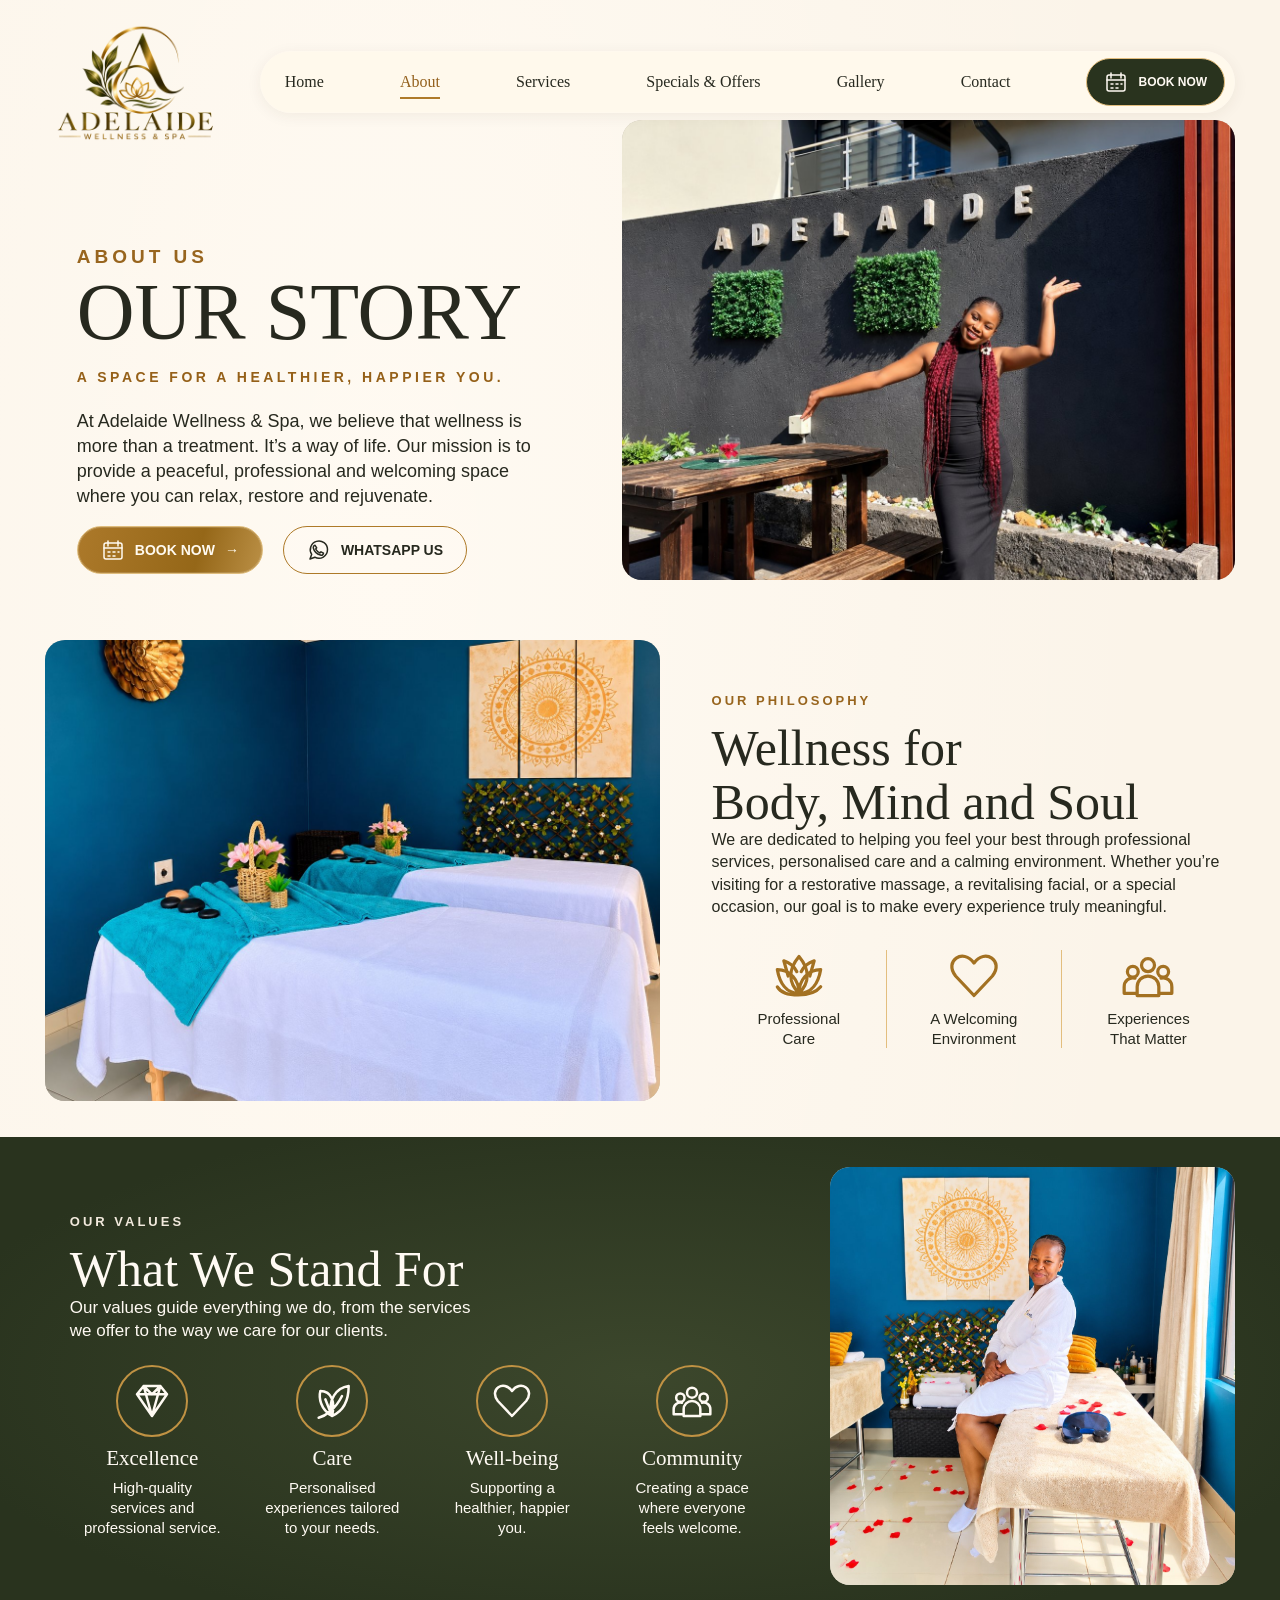
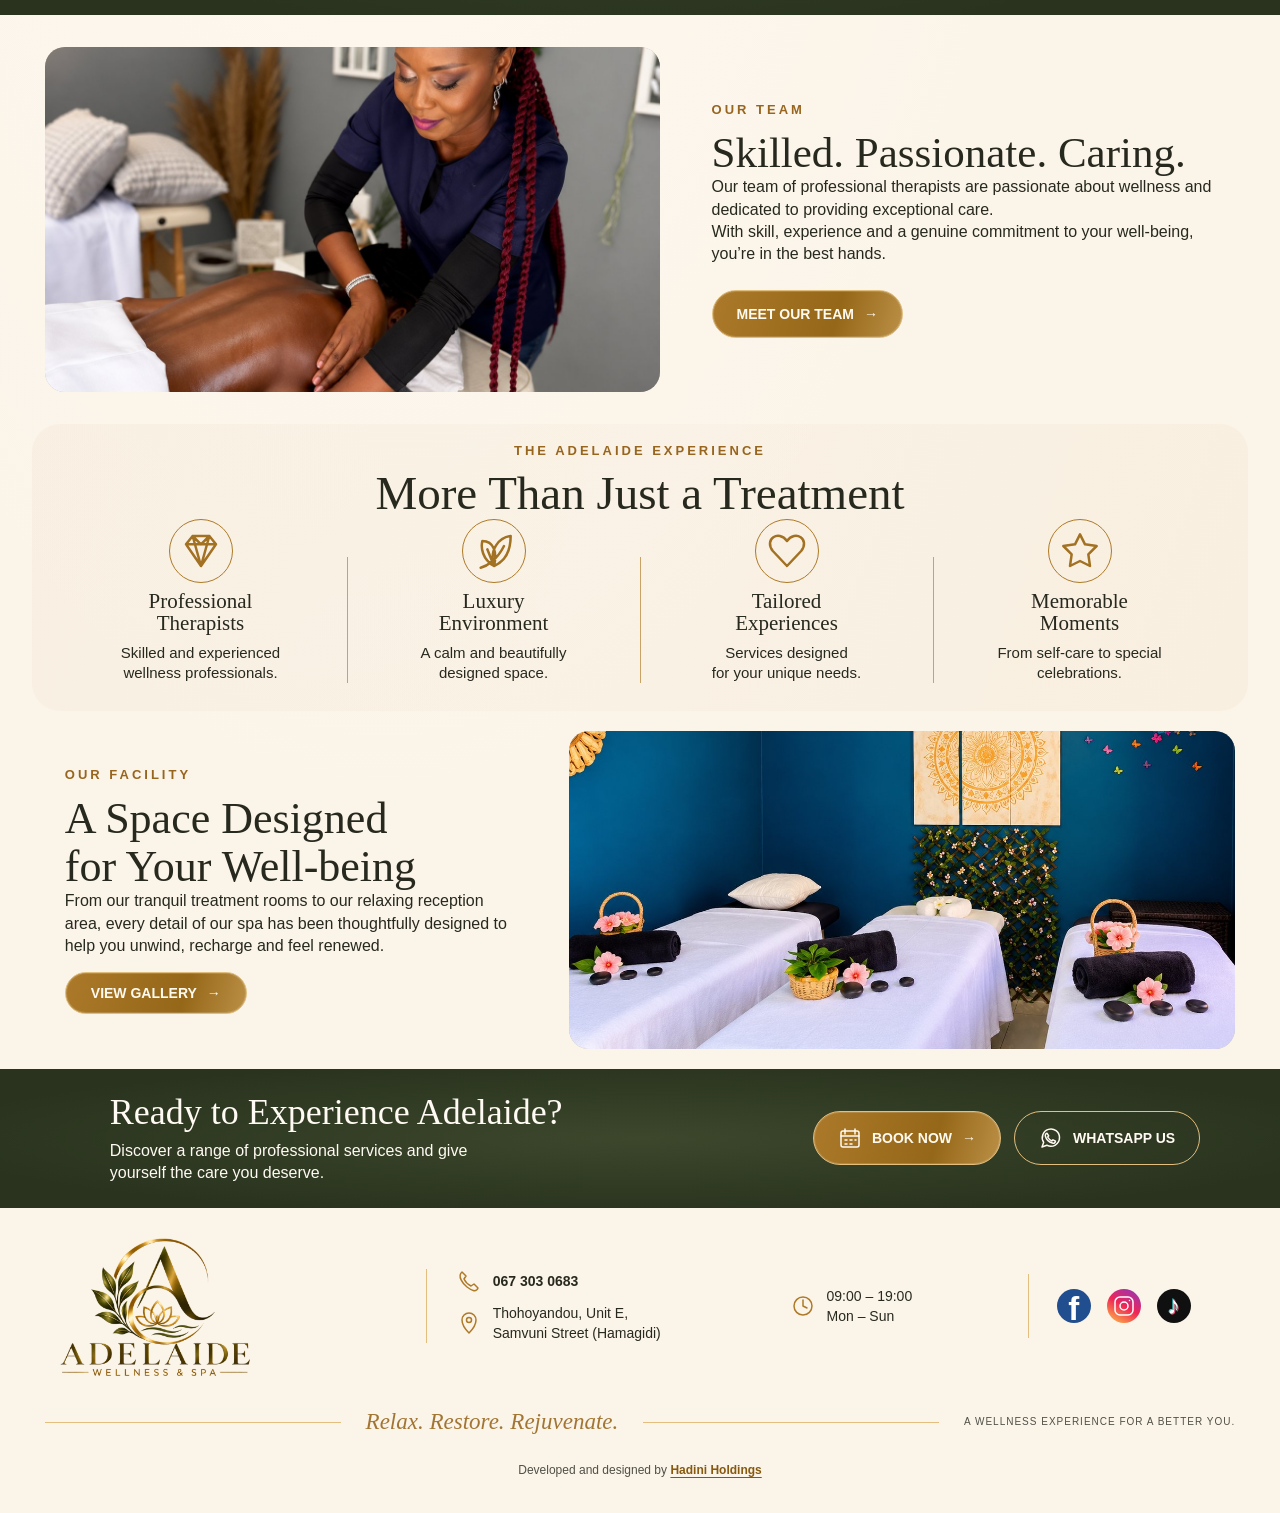
==== commit 552526fb: "feat: Add functions for staff confirmed bookings and automatic customer confirmations - Implemented " ====
--- a/about.html
+++ b/about.html
@@ -11,8 +11,19 @@
   <link rel="stylesheet" href="css/about.css">
   <script src="js/global.js" defer></script>
   <script src="js/about.js" defer></script>
+<link rel="stylesheet" href="css/loader.css">
+<script src="js/loader.js"></script>
+<script src="js/spa-api.js" defer></script>
+<script src="js/staff-profile.js" defer></script>
+<link rel="stylesheet" href="css/booking-modal.css">
+<script src="js/booking-modal.js" defer></script>
+<link rel="stylesheet" href="css/dialog-behavior.css">
+<script src="js/dialog-behavior.js" defer></script>
 </head>
 <body>
+<!-- ADELAIDE WELLNESS SPA LOADER -->
+<div id="page-loader" class="page-loader" role="status" aria-live="polite"><div class="loader-wrap"><div class="loader-ring"><div class="spa-mark" aria-hidden="true"><span class="leaf leaf-left"></span><span class="leaf leaf-center"></span><span class="leaf leaf-right"></span></div></div></div><span class="loader-status">Loading Adelaide Wellness &amp; Spa…</span></div>
+
   <a class="skip-link" href="#main">Skip to content</a>
   <header class="site-header container">
     <a class="brand" href="index.html" aria-label="Adelaide Wellness and Spa home"><img src="assets/images/logo/Adelaide%20Wellness%20Spa%20Emblem.png" alt="Adelaide Wellness & Spa" width="180" height="120"></a>
@@ -24,7 +35,7 @@
       <a href="packages.html">Specials &amp; Offers</a>
       <a href="gallery.html">Gallery</a>
       <a href="contact.html">Contact</a>
-      <a class="button button-dark" href="https://wa.me/27673030683" target="_blank" rel="noopener noreferrer"><span class="icon" data-icon="calendar" aria-hidden="true"></span>Book now</a>
+      <a class="button button-dark" href="booking.html" rel="noopener noreferrer"><span class="icon" data-icon="calendar" aria-hidden="true"></span>Book now</a>
     </nav>
   </header>
   <main id="main" class="page-main about-main">
@@ -34,12 +45,12 @@
         <h1 id="story-title">Our Story</h1>
         <p class="story-motto">A space for a healthier, happier you.</p>
         <p class="story-intro">At Adelaide Wellness &amp; Spa, we believe that wellness is more than a treatment. It’s a way of life. Our mission is to provide a peaceful, professional and welcoming space where you can relax, restore and rejuvenate.</p>
-        <div class="button-row"><a class="button button-gold" href="https://wa.me/27673030683" target="_blank" rel="noopener noreferrer"><span class="icon" data-icon="calendar" aria-hidden="true"></span>Book now <span aria-hidden="true">&rarr;</span></a><a class="button button-outline" href="https://wa.me/27673030683" target="_blank" rel="noopener noreferrer"><span class="icon" data-icon="whatsapp" aria-hidden="true"></span>WhatsApp us</a></div>
+        <div class="button-row"><a class="button button-gold" href="booking.html" rel="noopener noreferrer"><span class="icon" data-icon="calendar" aria-hidden="true"></span>Book now <span aria-hidden="true">&rarr;</span></a><a class="button button-outline" href="https://wa.me/27673030683" target="_blank" rel="noopener noreferrer"><span class="icon" data-icon="whatsapp" aria-hidden="true"></span>WhatsApp us</a></div>
       </div>
-      <div class="about-placeholder story-image" role="img" aria-label="About Hero Image placeholder: Spa environment / reception / team"><span class="icon" data-icon="image" aria-hidden="true"></span><span>About Hero Image</span><small>Spa environment / reception / team</small></div>
+      <div class="about-placeholder story-image"><img src="assets/images/gallery/web/smiling-welcome-at-adelaide-spa.jpg" alt="A warm welcome outside Adelaide Wellness &amp; Spa" width="1254" height="1254" loading="lazy" decoding="async"></div>
     </section>
     <section class="about-philosophy about-split container" aria-labelledby="philosophy-title">
-      <div class="about-placeholder philosophy-image" role="img" aria-label="Our Spa Image placeholder: Interior / treatment room / ambiance"><span class="icon" data-icon="image" aria-hidden="true"></span><span>Our Spa Image</span><small>Interior / treatment room / ambiance</small></div>
+      <div class="about-placeholder philosophy-image"><img src="assets/images/gallery/web/tranquil-teal-twin-treatment-room.jpg" alt="A calm teal treatment room with two prepared beds" width="1254" height="1254" loading="lazy" decoding="async"></div>
       <div class="about-copy">
         <p class="eyebrow">Our philosophy</p>
         <h2 id="philosophy-title">Wellness for<br>Body, Mind and Soul</h2>
@@ -63,10 +74,10 @@
 <div class="about-feature"><span class="icon feature-icon" data-icon="heart" aria-hidden="true"></span><h3>Well-being</h3><p>Supporting a<br>healthier, happier<br>you.</p></div>
 <div class="about-feature"><span class="icon feature-icon" data-icon="people" aria-hidden="true"></span><h3>Community</h3><p>Creating a space<br>where everyone<br>feels welcome.</p></div></div>
       </div>
-      <div class="about-placeholder values-image" role="img" aria-label="Values Image placeholder: Spa details / atmosphere"><span class="icon" data-icon="image" aria-hidden="true"></span><span>Values Image</span><small>Spa details / atmosphere</small></div>
+      <div class="about-placeholder values-image"><img src="assets/images/gallery/web/serene-spa-retreat-with-rose-petals.jpg" alt="A spa guest beside a treatment bed decorated with rose petals" width="1254" height="1254" loading="lazy" decoding="async"></div>
     </div></section>
     <section class="about-team about-split container" id="team" aria-labelledby="team-title">
-      <div class="about-placeholder team-image" role="img" aria-label="Team Image placeholder: Our therapists / team"><span class="icon" data-icon="image" aria-hidden="true"></span><span>Team Image</span><small>Our therapists / team</small></div>
+      <div class="about-placeholder team-image"><img src="assets/images/gallery/web/professional-spa-massage-therapy.jpg" alt="An Adelaide therapist caring for a guest during a massage" width="1254" height="1254" loading="lazy" decoding="async"></div>
       <div class="about-copy">
         <p class="eyebrow">Our team</p>
         <h2 id="team-title">Skilled. Passionate. Caring.</h2>
@@ -92,11 +103,11 @@
         <p>From our tranquil treatment rooms to our relaxing reception area, every detail of our spa has been thoughtfully designed to help you unwind, recharge and feel renewed.</p>
         <a class="button button-gold" href="gallery.html">View gallery <span aria-hidden="true">&rarr;</span></a>
       </div>
-      <div class="about-placeholder facility-image" role="img" aria-label="Facility Image placeholder: Spa interior / ambiance"><span class="icon" data-icon="image" aria-hidden="true"></span><span>Facility Image</span><small>Spa interior / ambiance</small></div>
+      <div class="about-placeholder facility-image"><img src="assets/images/gallery/web/serene-teal-spa-treatment-room.jpg" alt="Prepared treatment beds and decorative details in the spa" width="1254" height="1254" loading="lazy" decoding="async"></div>
     </section>
     <section class="about-cta dark-section" aria-labelledby="cta-title"><div class="container about-cta-inner">
       <div><h2 id="cta-title">Ready to Experience Adelaide?</h2><p>Discover a range of professional services and give<br class="desktop-break"> yourself the care you deserve.</p></div>
-      <div class="button-row"><a class="button button-gold" href="https://wa.me/27673030683" target="_blank" rel="noopener noreferrer"><span class="icon" data-icon="calendar" aria-hidden="true"></span>Book now <span aria-hidden="true">&rarr;</span></a><a class="button button-outline" href="https://wa.me/27673030683" target="_blank" rel="noopener noreferrer"><span class="icon" data-icon="whatsapp" aria-hidden="true"></span>WhatsApp us</a></div>
+      <div class="button-row"><a class="button button-gold" href="booking.html" rel="noopener noreferrer"><span class="icon" data-icon="calendar" aria-hidden="true"></span>Book now <span aria-hidden="true">&rarr;</span></a><a class="button button-outline" href="https://wa.me/27673030683" target="_blank" rel="noopener noreferrer"><span class="icon" data-icon="whatsapp" aria-hidden="true"></span>WhatsApp us</a></div>
     </div></section>
   </main>
   <footer class="site-footer">
@@ -107,6 +118,7 @@
       <div class="social-links" aria-label="Social media"><!-- Add verified profile URLs when available. --><span class="social-icon facebook" role="img" aria-label="Facebook">f</span><span class="social-icon instagram" role="img" aria-label="Instagram"><span class="icon" data-icon="instagram" aria-hidden="true"></span></span><span class="social-icon tiktok" role="img" aria-label="TikTok">♪</span></div>
     </div>
     <div class="footer-bottom container"><span class="footer-rule" aria-hidden="true"></span><p>Relax. Restore. Rejuvenate.</p><span class="footer-rule" aria-hidden="true"></span><small>A wellness experience for a better you.</small></div>
+    <p class="developer-credit">Developed and designed by <a class="developer-link" href="https://hadiniholdings.co.za" target="_blank" rel="noopener noreferrer">Hadini Holdings</a></p>
   </footer>
 </body>
 </html>
--- a/css/global.css
+++ b/css/global.css
@@ -21,6 +21,21 @@
 a { color: inherit; text-decoration: none; }
 button { font: inherit; }
 img { display: block; max-width: 100%; height: auto; }
+.image-placeholder > .photo-hot-stone, .service-placeholder > .photo-hot-stone, .gallery-placeholder .photo-hot-stone { object-position: center 75%; }
+.image-placeholder > .photo-facial, .service-placeholder > .photo-facial, .gallery-placeholder .photo-facial { object-position: 75% 70%; }
+.image-placeholder > .photo-reflexology, .service-placeholder > .photo-reflexology, .gallery-placeholder .photo-reflexology { object-position: 70% 65%; }
+.service-placeholder > .photo-sports, .gallery-placeholder .photo-sports { object-position: 70% 65%; }
+.service-placeholder > .photo-neck-shoulder, .gallery-placeholder .photo-neck-shoulder { object-position: 70% 65%; }
+.service-placeholder > .photo-scalp, .gallery-placeholder .photo-scalp { object-position: 70% 60%; }
+.service-placeholder > .photo-hand, .gallery-placeholder .photo-hand { object-position: 60% 70%; }
+.service-placeholder > .photo-lymph-drainage { object-position: center 70%; }
+.service-placeholder > .photo-deep-tissue { object-position: 65% 65%; }
+.service-placeholder > .photo-hand-shoulder { object-position: 65% 65%; }
+.service-placeholder > .photo-pregnancy { object-position: center 65%; }
+.client-image.client-initials, .client-portrait.client-initials { display: grid; place-items: center; background: linear-gradient(135deg, #445335, #29331e); border: 1px solid #c9aa68; color: #eed7a7; }
+.client-image.client-initials > span, .client-portrait.client-initials > span { padding: 0; border: 0; opacity: 1; font-family: var(--serif); font-weight: 400; line-height: 1; letter-spacing: 1px; text-transform: uppercase; }
+.client-image.client-initials > span { font-size: 20px; }
+.client-portrait.client-initials > span { font-size: clamp(30px, 5vw, 56px); }
 .container { width: min(var(--page-width), 93%); margin-inline: auto; }
 .icon { display: inline-flex; flex: 0 0 auto; width: 24px; height: 24px; align-items: center; justify-content: center; }
 .icon svg { width: 100%; height: 100%; fill: none; stroke: currentColor; stroke-width: 1.5; stroke-linecap: round; stroke-linejoin: round; }
@@ -59,6 +74,9 @@
 .dark-section { color: var(--paper); background: radial-gradient(ellipse at 50% 50%, #3c472c, var(--olive) 80%); }
 .dark-section .eyebrow { color: #f2eadd; }
 .site-footer { padding-block: 25px 24px; background: var(--cream); color: var(--ink); font: 16px/1.45 var(--sans); }
+.developer-credit { margin: 16px 0 0; text-align: center; color: var(--muted); font: 12px/1.5 var(--sans); }
+.developer-credit .developer-link { display: inline-block; padding-block: 10px; color: #87590f; font-weight: 600; text-decoration: underline; text-underline-offset: 3px; text-decoration-thickness: 1px; }
+.developer-credit .developer-link:hover { color: #57390a; text-decoration-thickness: 2px; }
 .footer-main { display: grid; grid-template-columns: 1.1fr 1.05fr .65fr .65fr; align-items: center; gap: 30px; }
 .footer-brand img { width: 220px; border-radius: 4px; }
 .footer-contact { font-style: normal; padding-left: 30px; border-left: 1px solid var(--gold-light); font-size: 14px; }
@@ -125,3 +143,4 @@
   .main-navigation > a:not(.button) { min-height: 44px; }
 }
 
+.staff-profile-link{display:flex;align-items:center;justify-content:center;flex:0 0 44px;width:44px;height:44px;min-height:44px;border:1px solid #b99a59;border-radius:50%;background:#fff9edf5;color:#29331e;box-shadow:0 3px 15px #3b2c1510}.staff-profile-link svg{width:26px;height:26px;fill:none;stroke:currentColor;stroke-width:1.5;stroke-linecap:round;stroke-linejoin:round}.staff-profile-link:hover{background:#e8eddf}.staff-profile-link:focus-visible{outline:3px solid #ae7a28;outline-offset:3px}.site-header .staff-profile-link{order:3}.site-header:has(.staff-profile-link){gap:14px}@media(min-width:1001px) and (max-width:1200px){.site-header:has(.staff-profile-link) .main-navigation{gap:10px;padding-left:14px}.site-header:has(.staff-profile-link) .main-navigation>a:not(.button){font-size:13px}}@media(max-width:1000px){.site-header .staff-profile-link{order:0;margin-left:auto}.site-header:has(.staff-profile-link){gap:12px}}
--- a/css/loader.css
+++ b/css/loader.css
@@ -0,0 +1,77 @@
+:root {
+  --loader-green: #1f6b3a;
+  --loader-green-light: #74a67f;
+  --loader-bg: #f8f6f0;
+  --loader-track: rgba(31, 107, 58, 0.10);
+}
+
+/* JavaScript enables the overlay; pages remain usable without it. */
+.page-loader {
+  position: fixed;
+  inset: 0;
+  z-index: 99999;
+  display: none;
+  align-items: center;
+  justify-content: center;
+  background: radial-gradient(circle at center, #ffffff 0%, var(--loader-bg) 55%, #f0eee7 100%);
+  transition: opacity 0.5s ease, visibility 0.5s ease;
+}
+
+.loader-active .page-loader { display: flex; }
+.page-loader.loader-hidden { opacity: 0; visibility: hidden; pointer-events: none; }
+.page-loader .loader-wrap { display: flex; align-items: center; justify-content: center; }
+.page-loader .loader-ring {
+  position: relative;
+  width: 120px;
+  height: 120px;
+  display: flex;
+  align-items: center;
+  justify-content: center;
+  border-radius: 50%;
+  background: conic-gradient(var(--loader-green) 0deg, var(--loader-green-light) 105deg, var(--loader-track) 105deg, var(--loader-track) 360deg);
+  animation: loaderSpin 1.4s linear infinite;
+  box-shadow: 0 15px 40px rgba(31, 107, 58, 0.08);
+}
+.page-loader .loader-ring::before {
+  content: "";
+  position: absolute;
+  inset: 6px;
+  border-radius: 50%;
+  background: var(--loader-bg);
+}
+.page-loader .spa-mark {
+  position: relative;
+  z-index: 2;
+  width: 58px;
+  height: 52px;
+  animation: loaderCounterSpin 1.4s linear infinite;
+}
+.page-loader .leaf {
+  position: absolute;
+  display: block;
+  width: 20px;
+  height: 36px;
+  border: 3px solid var(--loader-green);
+  border-radius: 100% 0 100% 0;
+  background: transparent;
+}
+.page-loader .leaf-left { left: 5px; top: 16px; transform: rotate(-52deg); }
+.page-loader .leaf-center { left: 19px; top: 0; transform: rotate(-45deg); }
+.page-loader .leaf-right { right: 5px; top: 16px; transform: rotate(38deg); }
+.page-loader .loader-status {
+  position: absolute;
+  width: 1px;
+  height: 1px;
+  padding: 0;
+  margin: -1px;
+  overflow: hidden;
+  clip-path: inset(50%);
+  white-space: nowrap;
+  border: 0;
+}
+@keyframes loaderSpin { from { transform: rotate(0deg); } to { transform: rotate(360deg); } }
+@keyframes loaderCounterSpin { from { transform: rotate(0deg); } to { transform: rotate(-360deg); } }
+@media (prefers-reduced-motion: reduce) {
+  .page-loader .loader-ring, .page-loader .spa-mark { animation: none; }
+  .page-loader { transition: none; }
+}
--- a/css/booking-modal.css
+++ b/css/booking-modal.css
@@ -0,0 +1 @@
+.booking-modal-open{overflow:hidden}.customer-booking-dialog{width:min(900px,calc(100% - 32px));max-width:900px;height:min(850px,calc(100dvh - 48px));max-height:calc(100dvh - 48px);padding:0;border:1px solid #b7a572;border-radius:14px;background:#f8f5ed;color:#29331e;box-shadow:0 24px 90px #17200d55;overflow:hidden}.customer-booking-dialog[open]{display:flex;flex-direction:column}.customer-booking-dialog::backdrop{background:#182012a8;backdrop-filter:blur(4px)}.customer-booking-heading{display:flex;justify-content:space-between;align-items:center;gap:16px;padding:20px 28px;border-bottom:1px solid #b29b6040;background:#f4f1e6}.customer-booking-heading p{font:10px var(--sans);text-transform:uppercase;letter-spacing:2px;color:#817244;margin:0 0 6px}.customer-booking-heading h2{font:26px/1.2 var(--serif);margin:0}.customer-booking-heading button{flex-shrink:0;width:44px;height:44px;border:1px solid #c6b98d;border-radius:8px;background:#fffdf7;color:#465035;font-size:27px;cursor:pointer}.customer-booking-heading button:disabled{opacity:.4;cursor:wait}.customer-booking-heading button:focus-visible{outline:3px solid #b29b60;outline-offset:2px}.customer-booking-dialog iframe{display:block;width:100%;flex:1;min-height:0;border:0;background:#f8f5ed}@media(max-width:600px){.customer-booking-dialog{width:100%;height:100dvh;max-height:100dvh;max-width:100%;border-radius:0;border:0;margin:0}.customer-booking-heading{padding:14px 16px}.customer-booking-heading h2{font-size:23px}}
--- a/css/dialog-behavior.css
+++ b/css/dialog-behavior.css
@@ -0,0 +1,4 @@
+dialog,dialog *,.booking-embedded{scrollbar-width:none;-ms-overflow-style:none}dialog::-webkit-scrollbar,dialog *::-webkit-scrollbar,.booking-embedded::-webkit-scrollbar,.booking-embedded *::-webkit-scrollbar{display:none;width:0;height:0}.booking-followup{width:min(466px,calc(100% - 32px));max-height:calc(100dvh - 40px);padding:30px 36px 26px;border:1px solid #c7af79;border-radius:12px;background:radial-gradient(ellipse at 50% 12%,#fffefa 0%,#fcf9f2 66%,#f3ecdc 100%);color:#354024;box-shadow:0 24px 90px #17200d55;overflow:auto;text-align:center;isolation:isolate}.booking-followup::backdrop{background:#1820129c;backdrop-filter:blur(3px)}.booking-followup::after{content:"";position:absolute;z-index:-1;pointer-events:none;inset:auto 0 0;height:85px;background:linear-gradient(25deg,transparent 45%,#e7d4a440 46%,#fbf6e9 48%,transparent 67%),linear-gradient(-25deg,transparent 45%,#e7d4a42b 46%,#fffdf5 48%,transparent 67%)}.booking-followup .followup-close{position:absolute;right:12px;top:12px;width:38px;height:38px;min-height:38px;display:grid;place-items:center;border:0;border-radius:50%;background:#eee6d8;color:#7b6948;font:27px/1 var(--sans);cursor:pointer;margin:0;padding:0}.booking-followup .followup-close:hover{background:#e6dcc9}.followup-check{display:grid;place-items:center;width:84px;height:84px;margin:0 auto 18px;padding:7px;border:2px solid #dfbe7d;border-radius:50%;background:#faf7ee;box-shadow:inset 0 0 0 5px #fffdf7}.followup-check svg{width:100%;height:100%;padding:11px;border-radius:50%;background:#e8e8d9;fill:none;stroke:#3c4827;stroke-width:3.8;stroke-linecap:square;stroke-linejoin:miter}.booking-followup .followup-eyebrow{font:10px/1.6 var(--sans);letter-spacing:2.6px;text-transform:uppercase;color:#b68d45;margin:0 0 4px}.booking-followup .followup-eyebrow strong{font-weight:600;color:#96621f}.booking-followup h2{font:clamp(32px,8vw,42px)/1.15 var(--serif);letter-spacing:-.7px;margin:0 0 12px}.booking-followup .followup-copy{font:14px/1.8 var(--sans);margin:0 auto 22px;max-width:360px}.booking-followup .followup-copy strong{color:#946322;font-weight:700}.booking-followup .button{display:flex;align-items:center;justify-content:center;gap:15px;width:100%;border:1px solid #bda464;border-radius:10px;min-height:56px;padding:11px 18px;margin:0;background:linear-gradient(115deg,#4f5b30,#303c1e);box-shadow:0 9px 18px #6d592c25,inset 0 1px 0 #ffffff29;color:#fffdf4;font:600 13px/1.4 var(--sans);letter-spacing:1px;text-transform:uppercase}.booking-followup .button:hover{background:linear-gradient(115deg,#5c6939,#3c4925)}.booking-followup .button svg{fill:none;stroke:currentColor;stroke-width:1.7;stroke-linecap:round;stroke-linejoin:round;flex-shrink:0}.booking-followup .followup-whatsapp{width:35px;height:35px;padding-right:12px;box-sizing:content-box;border-right:1px solid #eeebd442}.booking-followup .followup-arrow{width:23px;height:23px;margin-left:auto}.booking-followup .whatsapp-skip{display:block;width:100%;min-height:44px;margin:8px 0 0;padding:8px;border:0;background:transparent;color:#59613f;font:13px var(--sans);text-decoration:underline;text-underline-offset:3px;cursor:pointer}.followup-bottom{width:80px;height:1px;margin:20px auto 0;background:linear-gradient(90deg,transparent,#c4a568,transparent)}.booking-followup :focus-visible{outline:2px solid #b29b60;outline-offset:3px}@media(max-width:380px){.booking-followup{padding:28px 20px 22px}.booking-followup .followup-eyebrow{font-size:9px;letter-spacing:1.8px}.booking-followup .button{gap:10px;padding:10px 12px;font-size:11px}.booking-followup .followup-whatsapp{width:29px;height:29px;padding-right:9px}.booking-followup .followup-copy{font-size:13px}}
+.booking-single-option{display:flex;align-items:center;min-height:48px;padding:12px;border:1px solid #d8d0b9;border-radius:8px;background:#f1eee3;color:#465035;font-size:14px;line-height:1.5}
+
+.booking-embedded-root{scrollbar-width:none;-ms-overflow-style:none}.booking-embedded-root::-webkit-scrollbar{display:none;width:0;height:0}#booking-fixed-treatment>span{font-size:13px;font-weight:600}#booking-fixed-treatment .booking-single-option{margin:8px 0 0}
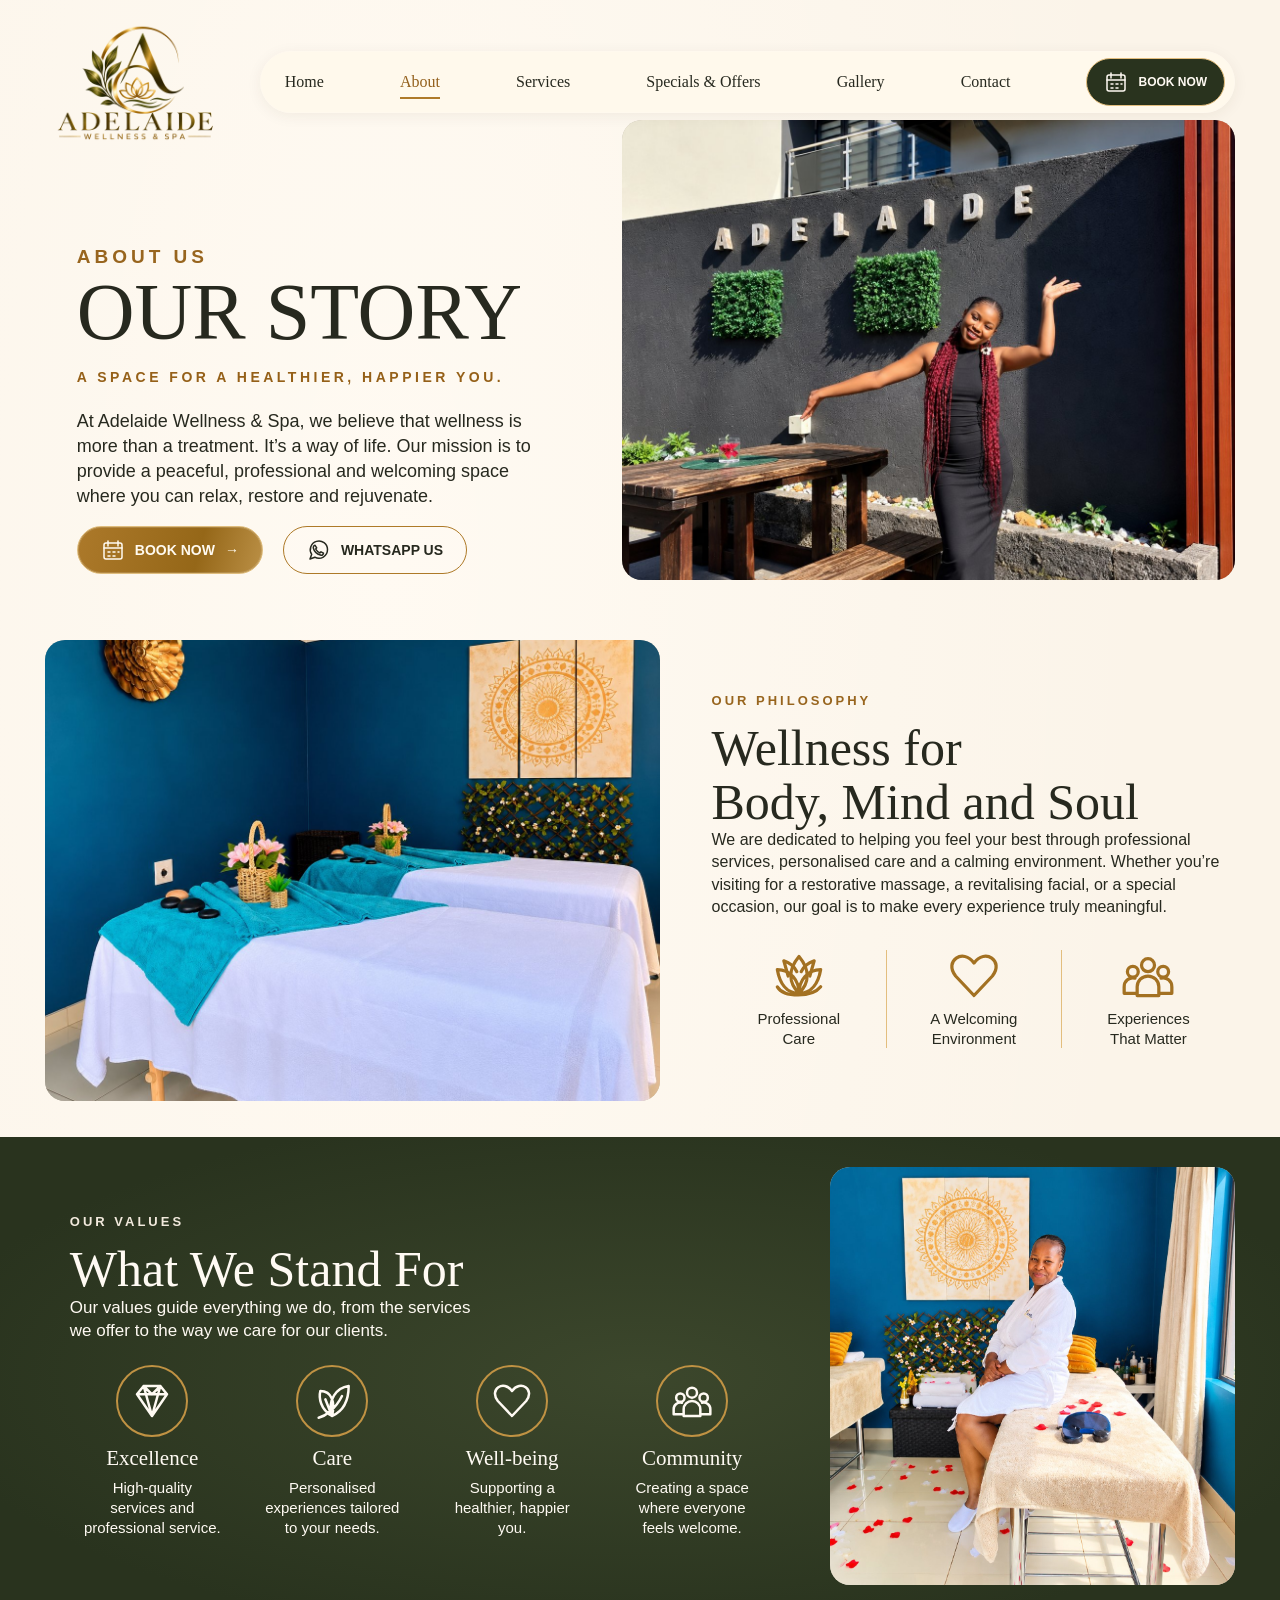
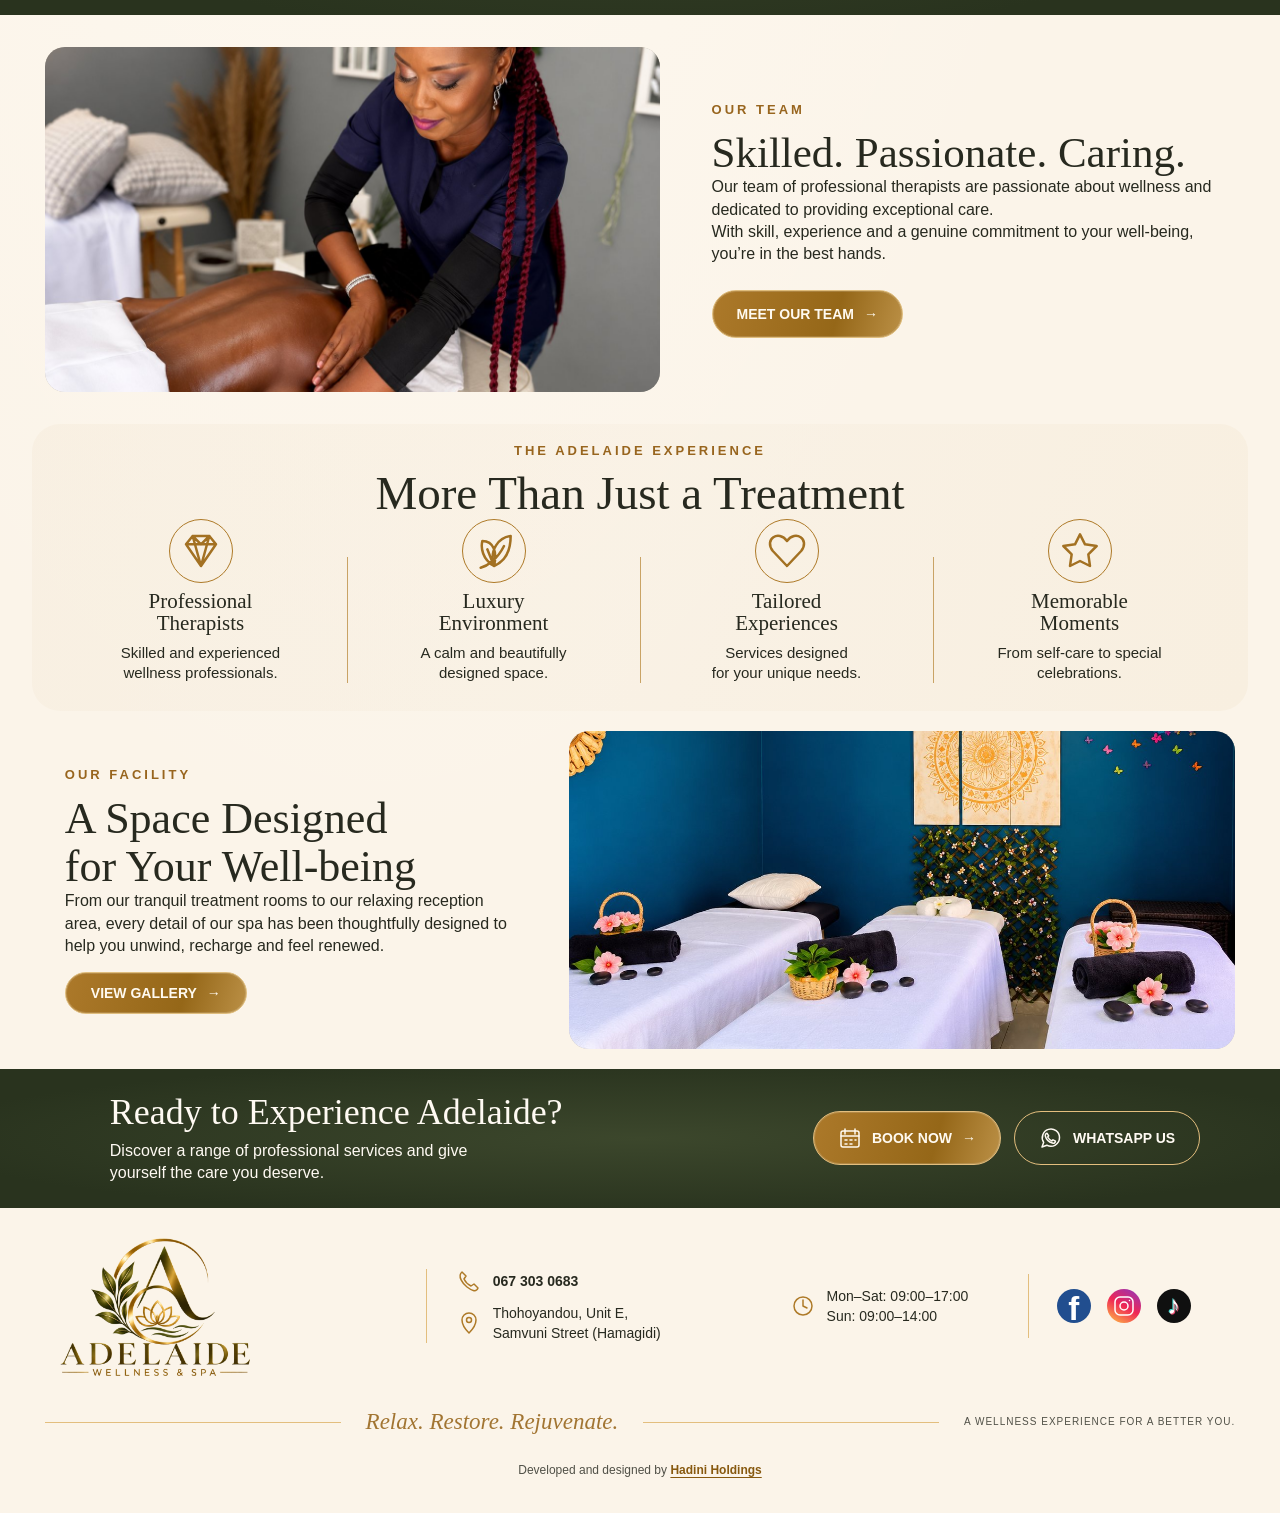
==== commit 311d7dcc: "feat: Update operating hours and related documentation across multiple files" ====
--- a/about.html
+++ b/about.html
@@ -114,7 +114,7 @@
     <div class="container footer-main">
       <a class="footer-brand" href="index.html" aria-label="Adelaide Wellness and Spa home"><img src="assets/images/logo/Adelaide%20Wellness%20Spa%20Emblem.png" alt="Adelaide Wellness & Spa" width="220" height="147" loading="lazy"></a>
       <address class="footer-contact"><a href="tel:+27673030683"><span class="icon" data-icon="phone" aria-hidden="true"></span><strong>067 303 0683</strong></a><p><span class="icon" data-icon="pin" aria-hidden="true"></span><span>Thohoyandou, Unit E,<br>Samvuni Street (Hamagidi)</span></p></address>
-      <div class="footer-hours"><span class="icon" data-icon="clock" aria-hidden="true"></span><p>09:00 – 19:00<br>Mon – Sun</p></div>
+      <div class="footer-hours"><span class="icon" data-icon="clock" aria-hidden="true"></span><p>Mon–Sat: 09:00–17:00<br>Sun: 09:00–14:00</p></div>
       <div class="social-links" aria-label="Social media"><!-- Add verified profile URLs when available. --><span class="social-icon facebook" role="img" aria-label="Facebook">f</span><span class="social-icon instagram" role="img" aria-label="Instagram"><span class="icon" data-icon="instagram" aria-hidden="true"></span></span><span class="social-icon tiktok" role="img" aria-label="TikTok">♪</span></div>
     </div>
     <div class="footer-bottom container"><span class="footer-rule" aria-hidden="true"></span><p>Relax. Restore. Rejuvenate.</p><span class="footer-rule" aria-hidden="true"></span><small>A wellness experience for a better you.</small></div>
--- a/css/global.css
+++ b/css/global.css
@@ -144,3 +144,5 @@
 }
 
 .staff-profile-link{display:flex;align-items:center;justify-content:center;flex:0 0 44px;width:44px;height:44px;min-height:44px;border:1px solid #b99a59;border-radius:50%;background:#fff9edf5;color:#29331e;box-shadow:0 3px 15px #3b2c1510}.staff-profile-link svg{width:26px;height:26px;fill:none;stroke:currentColor;stroke-width:1.5;stroke-linecap:round;stroke-linejoin:round}.staff-profile-link:hover{background:#e8eddf}.staff-profile-link:focus-visible{outline:3px solid #ae7a28;outline-offset:3px}.site-header .staff-profile-link{order:3}.site-header:has(.staff-profile-link){gap:14px}@media(min-width:1001px) and (max-width:1200px){.site-header:has(.staff-profile-link) .main-navigation{gap:10px;padding-left:14px}.site-header:has(.staff-profile-link) .main-navigation>a:not(.button){font-size:13px}}@media(max-width:1000px){.site-header .staff-profile-link{order:0;margin-left:auto}.site-header:has(.staff-profile-link){gap:12px}}
+
+.treatment-card img[hidden],.catalogue-card img[hidden],.special-card img[hidden]{display:none}
